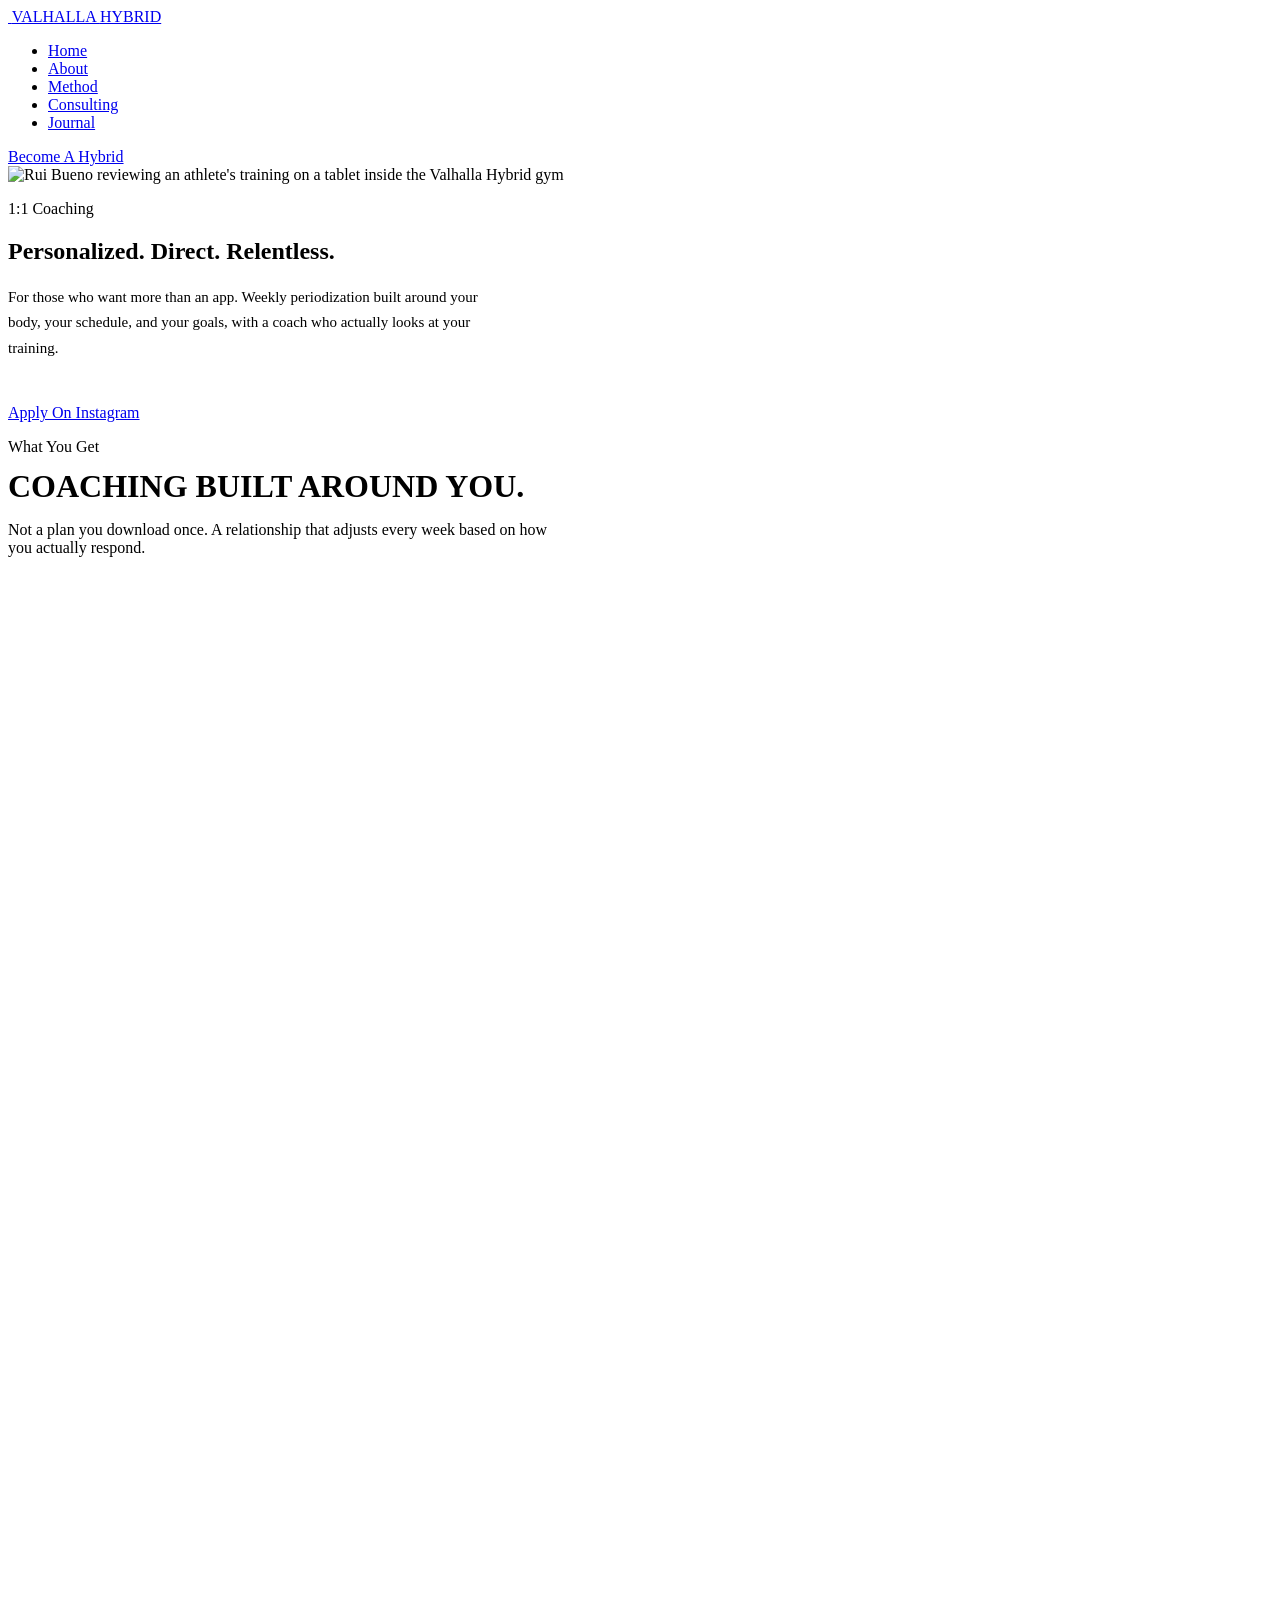
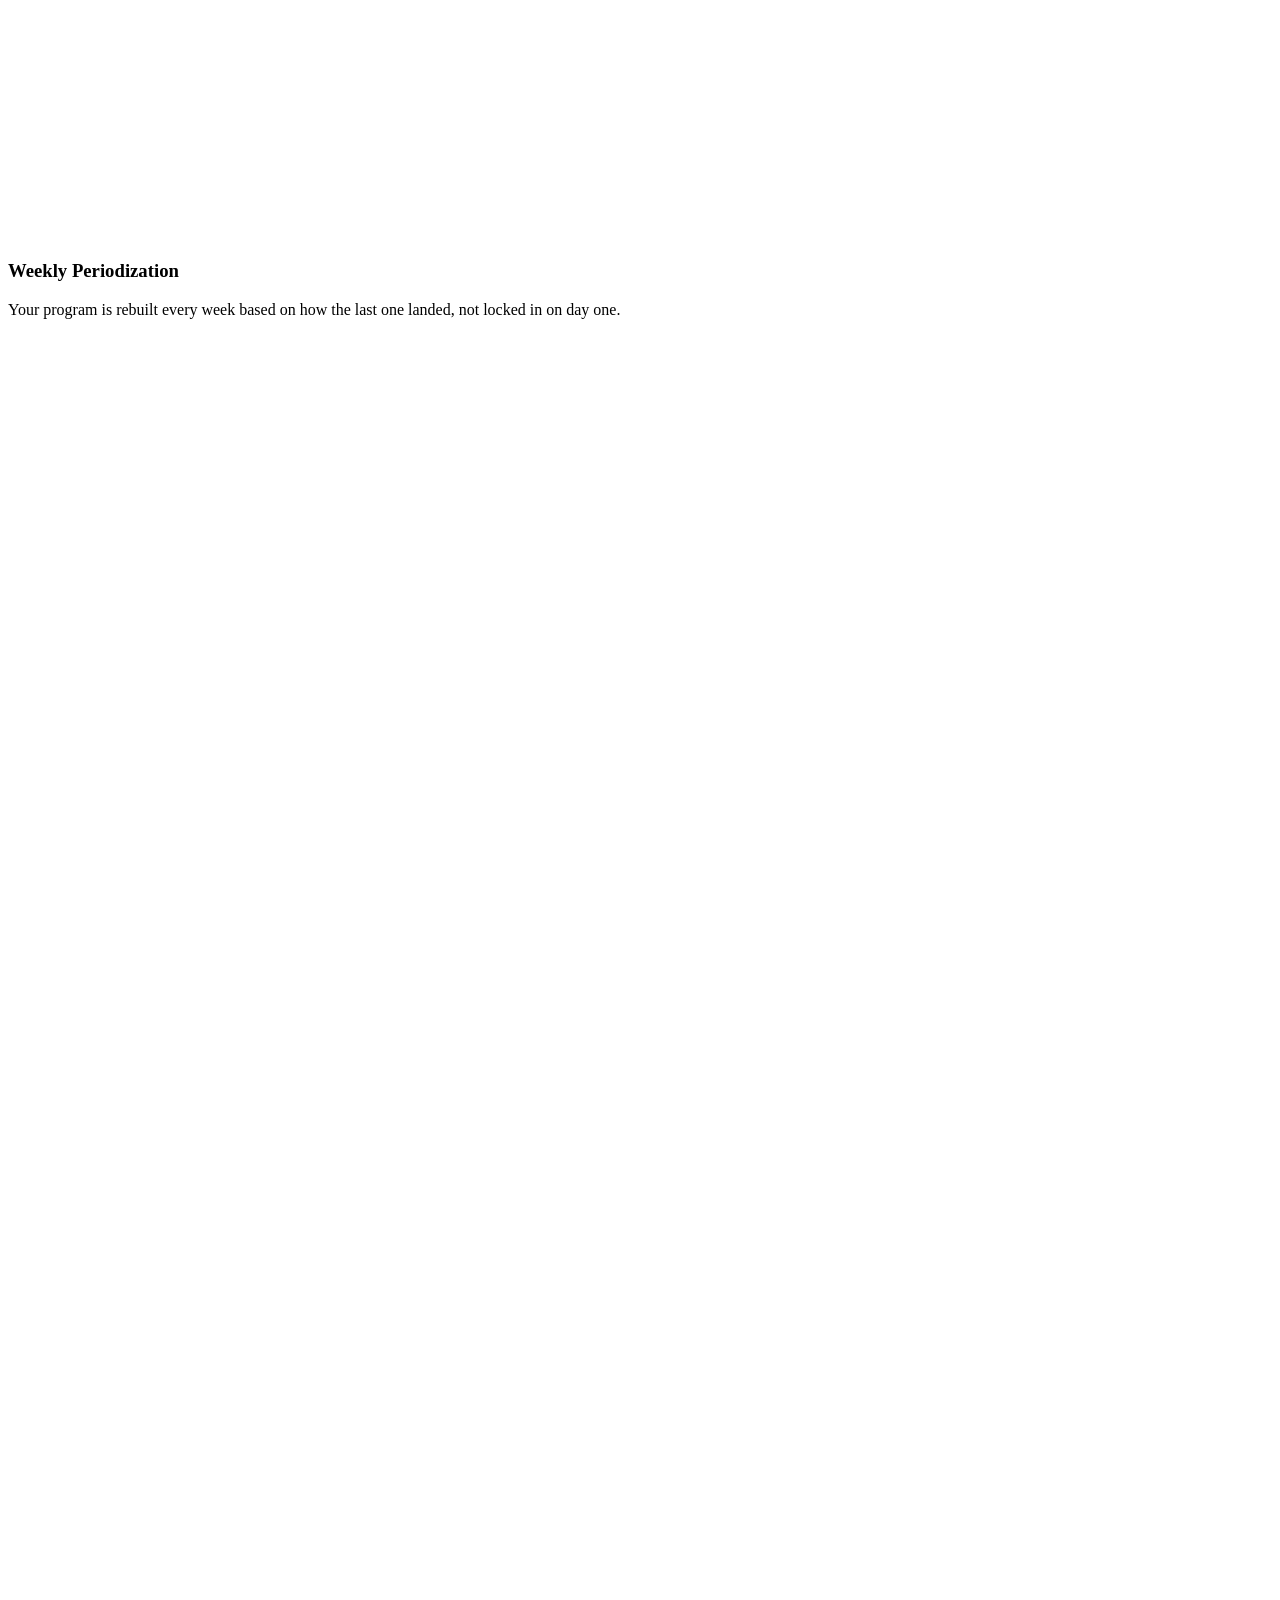
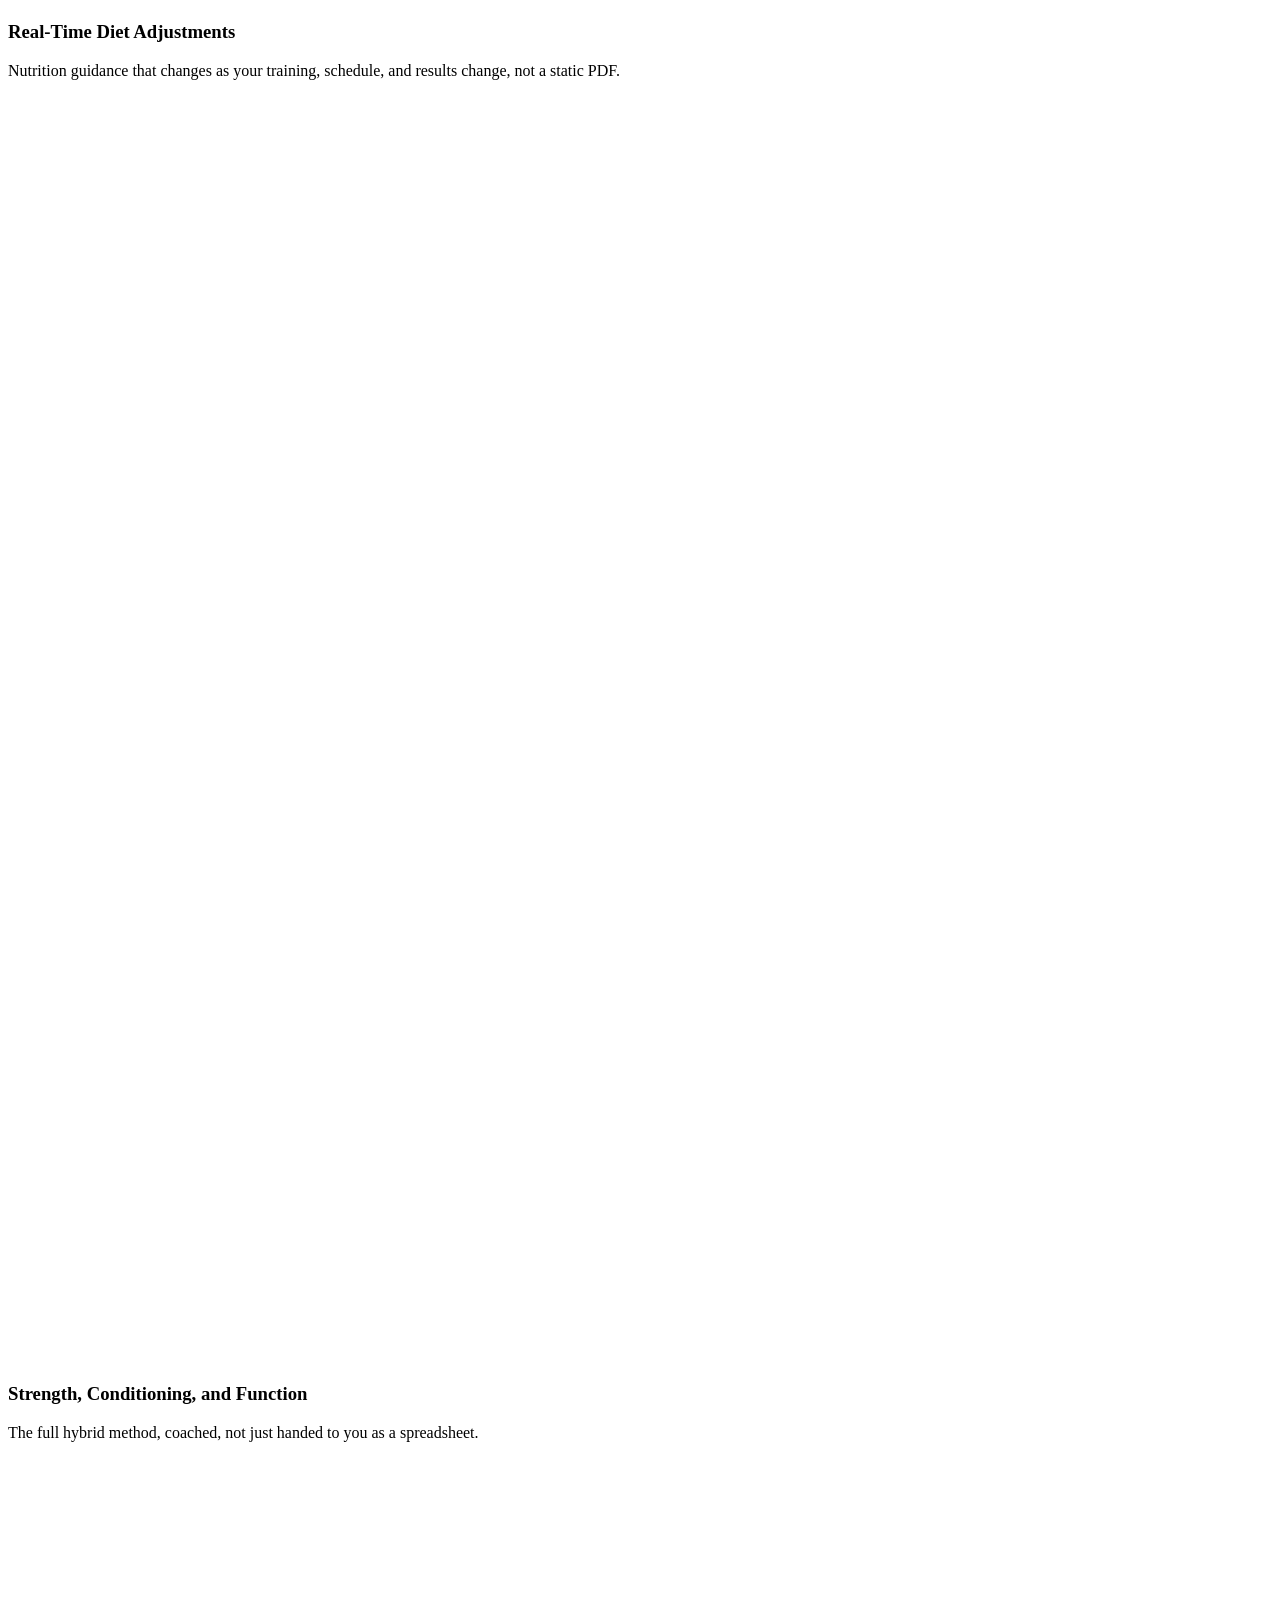
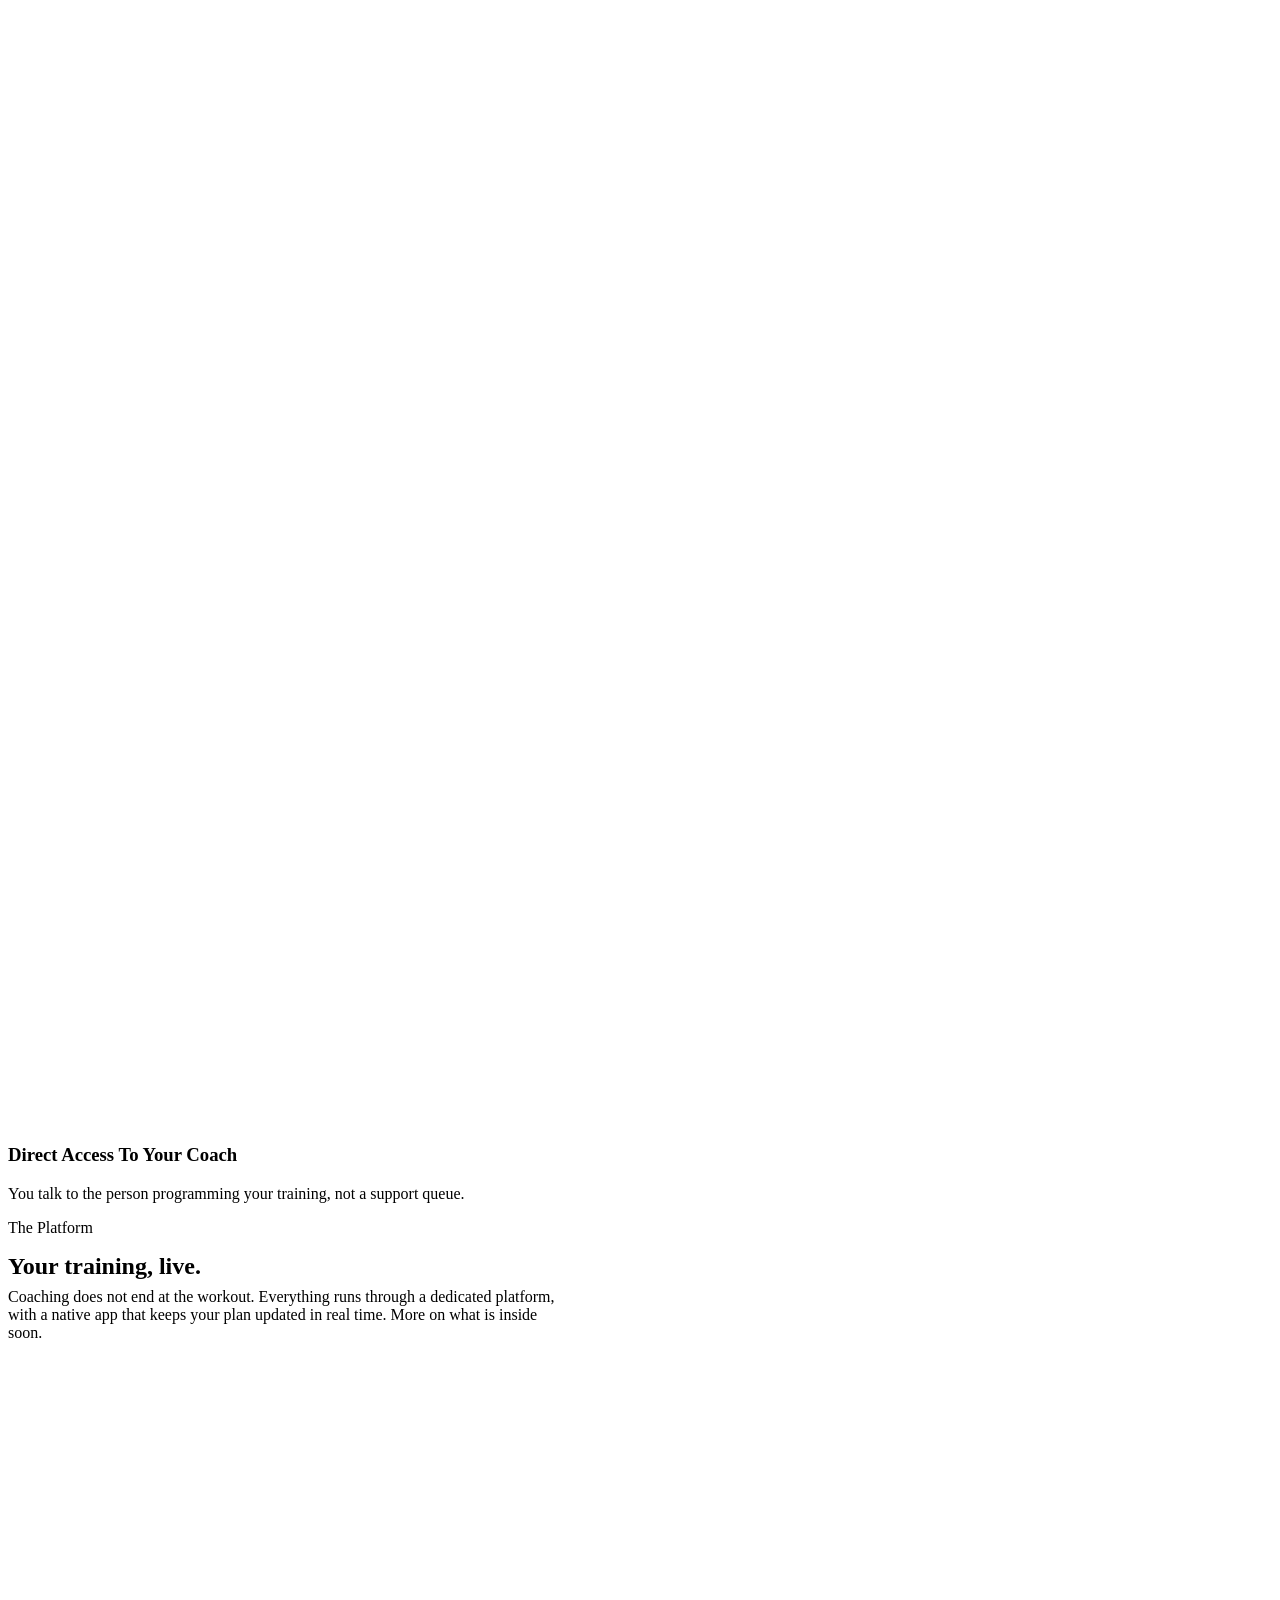
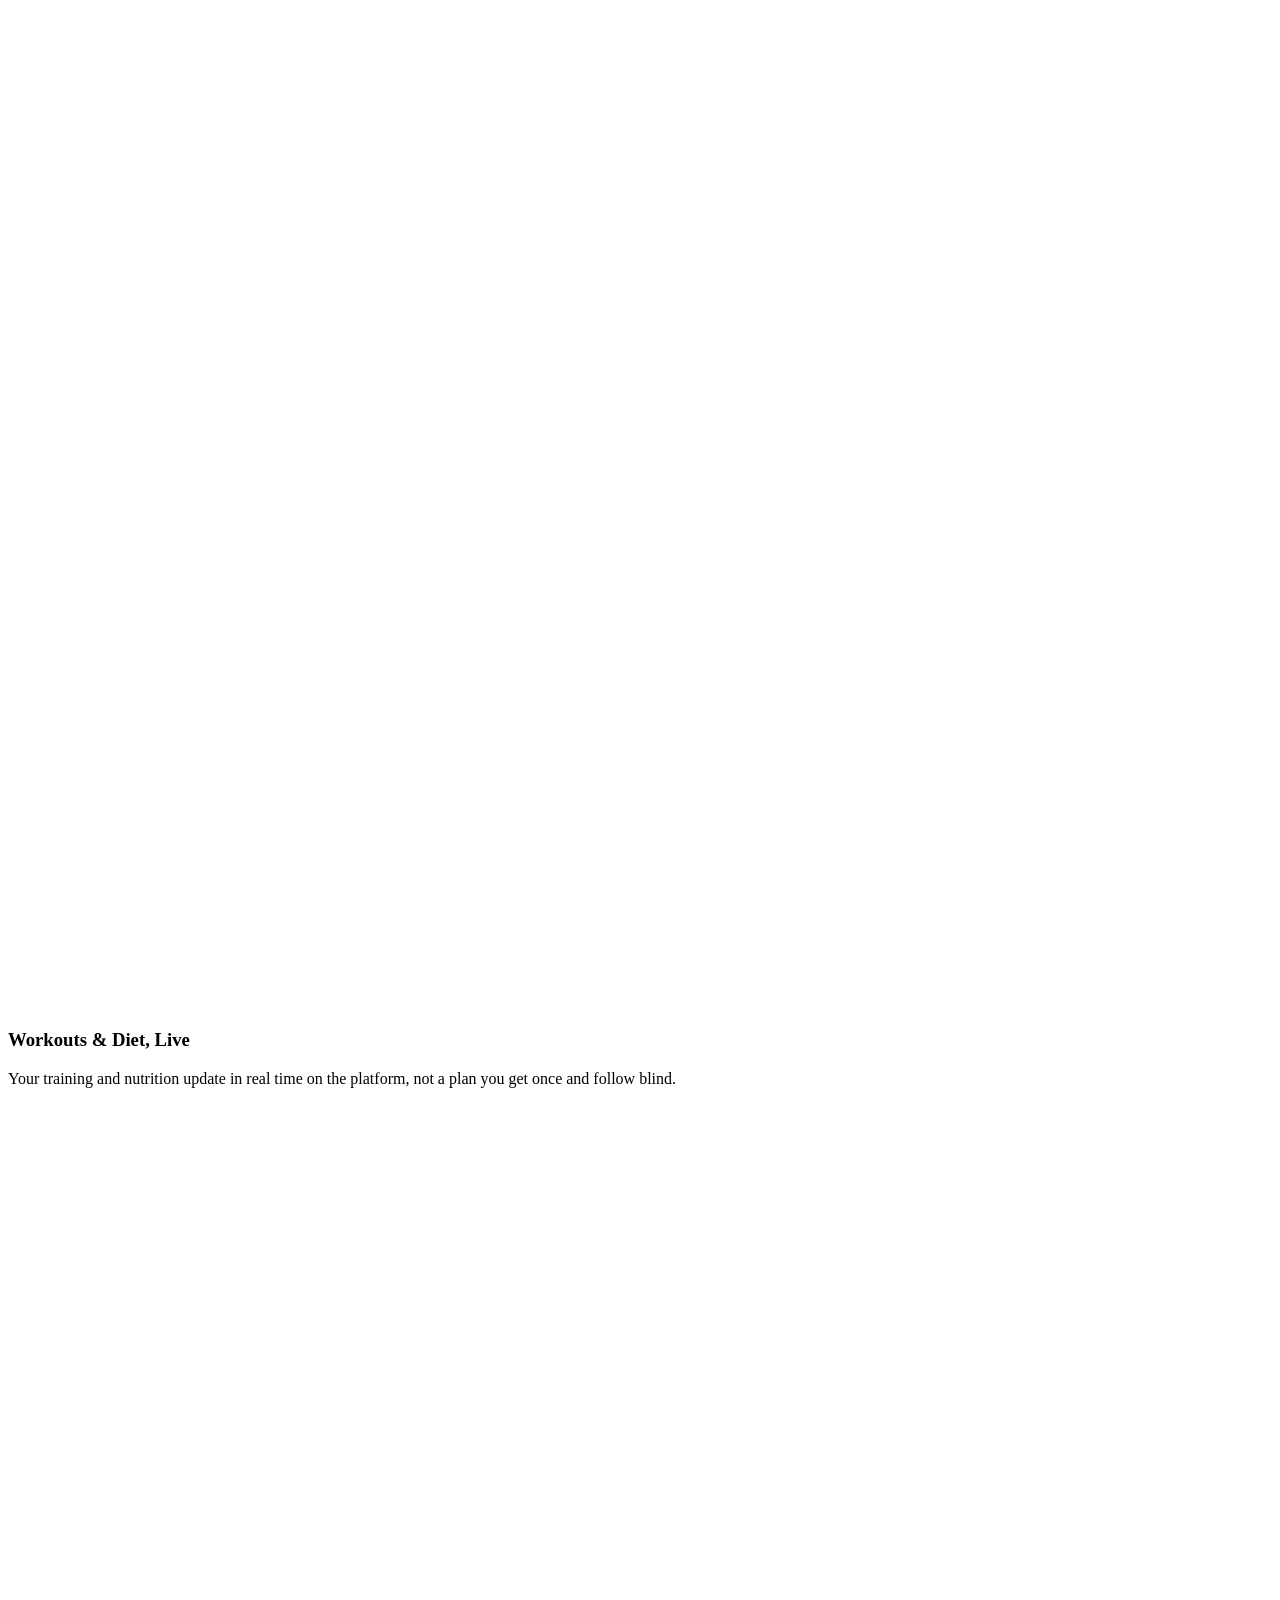
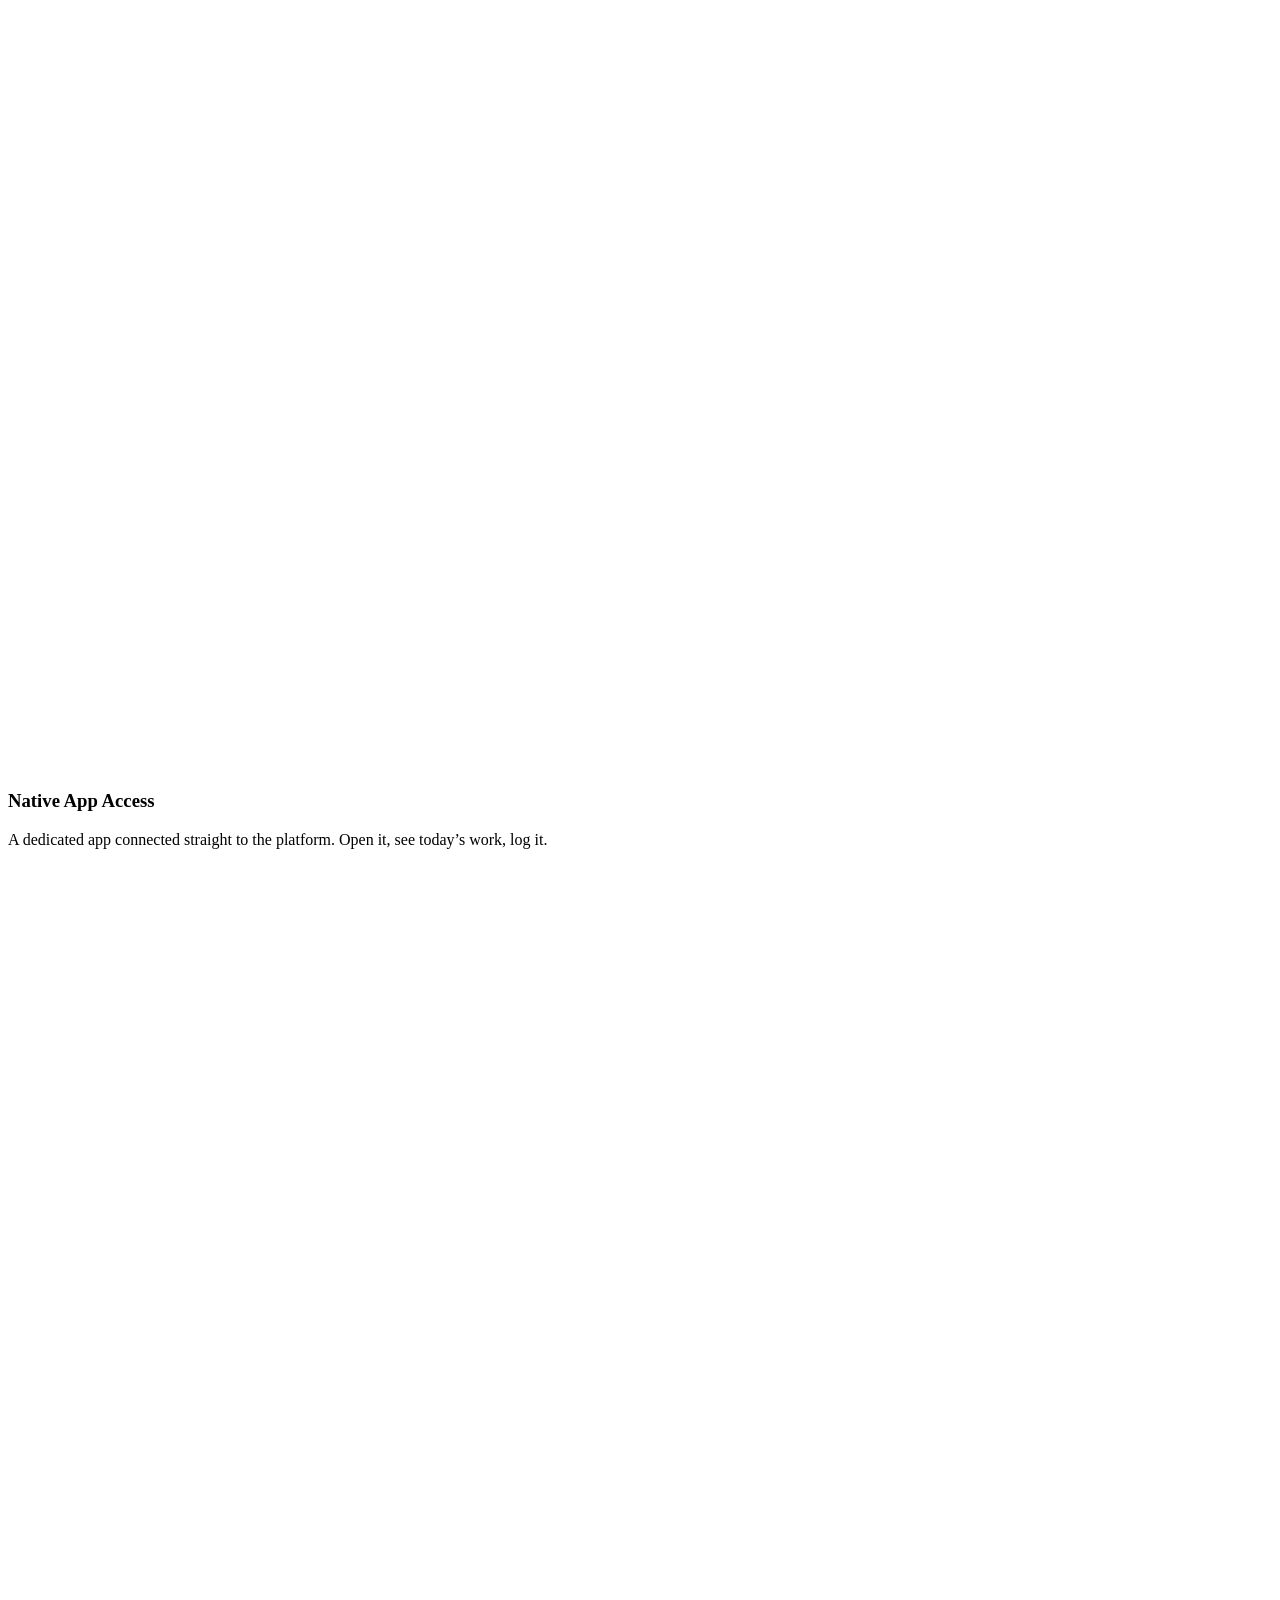
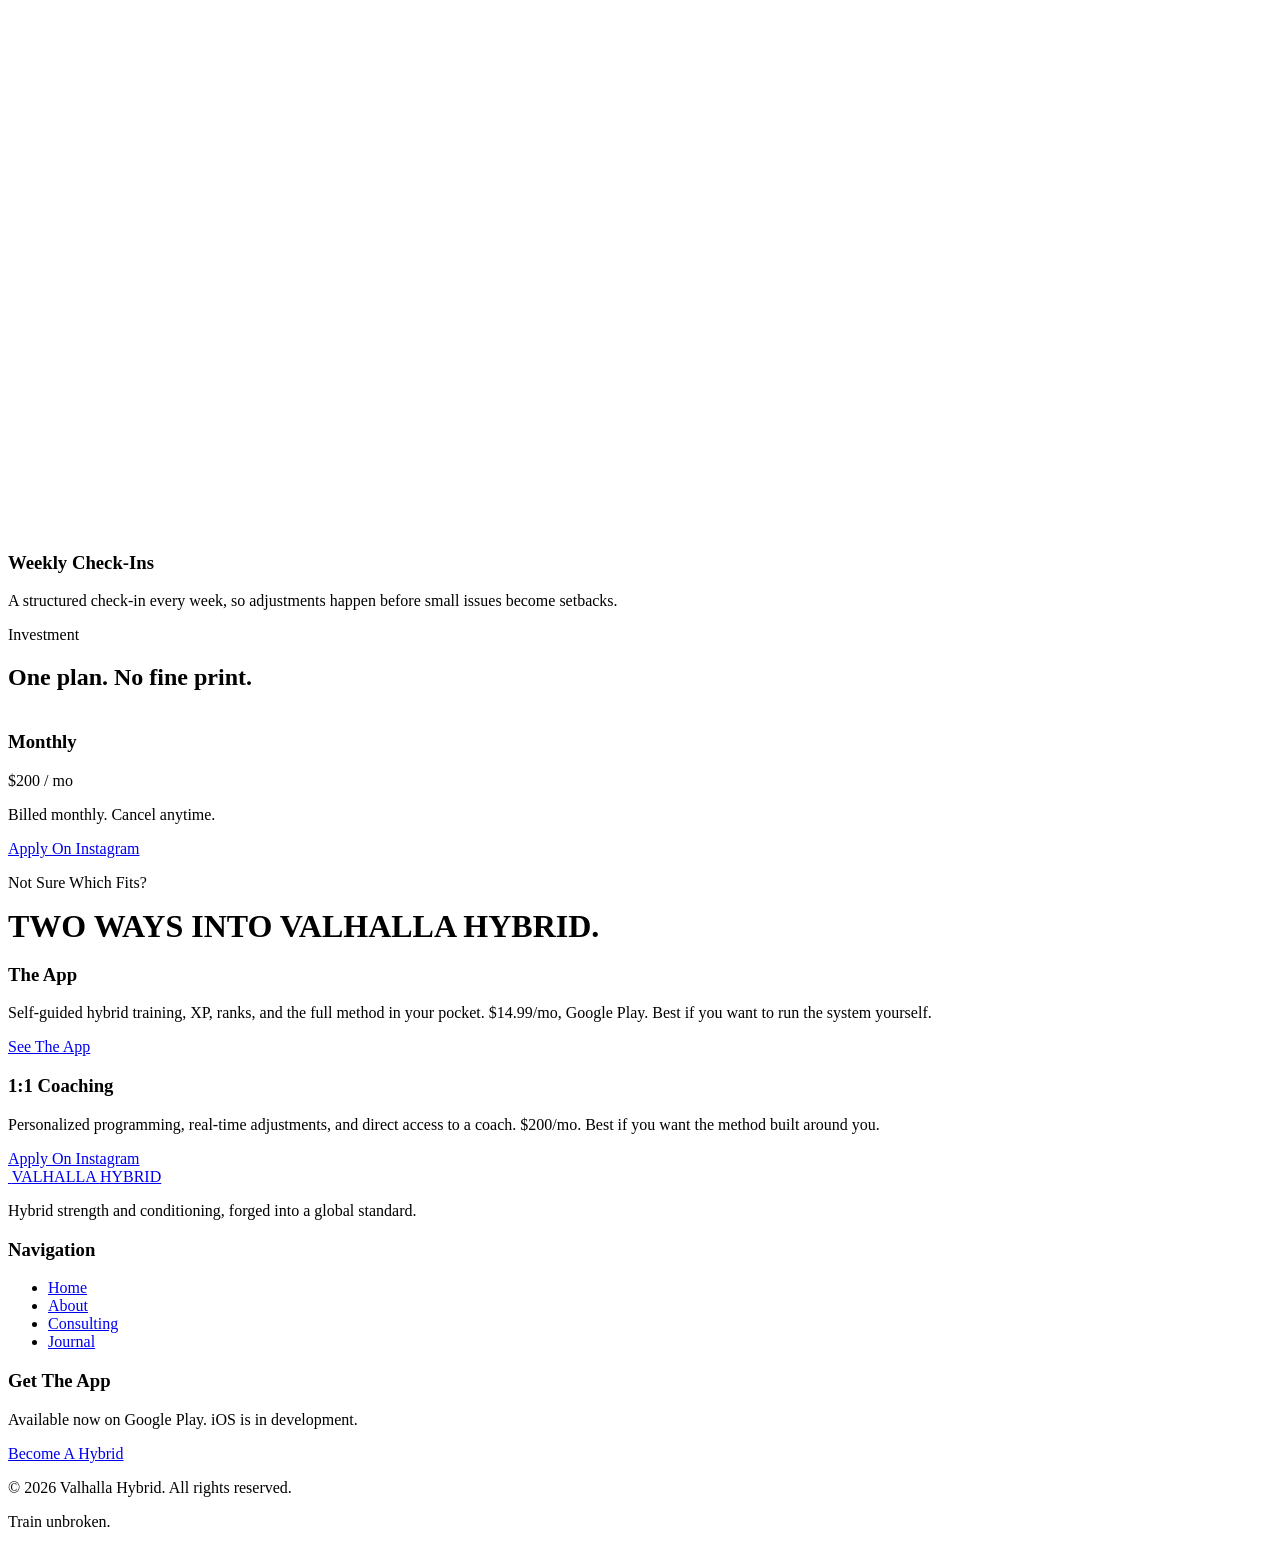
==== consulting.html @ 8759cf21 "Remove quarterly plan; consulting is 00/mo only" ====
<!DOCTYPE html>
<html lang="en">
<head>
  <meta charset="UTF-8" />
  <meta name="viewport" content="width=device-width, initial-scale=1" />
  <title>1:1 Hybrid Coaching | Valhalla Hybrid</title>
  <meta name="description" content="Personalized hybrid coaching: weekly periodization, real-time diet adjustments, and direct access to your coach. $200/mo." />
  <meta name="theme-color" content="#000000" />
  <link rel="icon" href="favicon.ico" />
  <link rel="apple-touch-icon" href="apple-touch-icon.png" />
  <meta property="og:title" content="1:1 Hybrid Coaching | Valhalla Hybrid" />
  <meta property="og:description" content="Personalized hybrid coaching: weekly periodization, real-time diet adjustments, and direct access to your coach." />
  <meta property="og:type" content="website" />
  <meta property="og:image" content="assets/head/og-cover.jpg" />
  <meta name="twitter:card" content="summary_large_image" />
  <meta name="twitter:image" content="assets/head/og-cover.jpg" />
  <link rel="preconnect" href="https://fonts.googleapis.com" />
  <link rel="preconnect" href="https://fonts.gstatic.com" crossorigin />
  <link href="https://fonts.googleapis.com/css2?family=Oswald:wght@400;500;600;700&family=Inter:wght@300;400;500;600;700&display=swap" rel="stylesheet" />
  <link rel="stylesheet" href="styles.css" />
</head>
<body>
  <header class="nav scrolled" id="nav">
    <div class="container nav-inner">
      <a href="index.html" class="nav-brand">
        <img src="assets/brand/logo-mark.webp" alt="" />
        <span>VALHALLA <span style="color: var(--gold)">HYBRID</span></span>
      </a>
      <ul class="nav-links">
        <li><a href="index.html#top">Home</a></li>
        <li><a href="index.html#about">About</a></li>
        <li><a href="index.html#method">Method</a></li>
        <li><a href="consulting.html">Consulting</a></li>
        <li><a href="journal.html">Journal</a></li>
      </ul>
      <a href="join.html" class="btn-nav">Become A Hybrid</a>
    </div>
  </header>

  <main>
    <section class="article-hero photo">
      <img class="bg-texture" src="assets/hero/coaching.jpg" alt="Rui Bueno reviewing an athlete's training on a tablet inside the Valhalla Hybrid gym" />
      <div class="container">
        <p class="eyebrow eyebrow-rule">1:1 Coaching</p>
        <h1 style="max-width: 560px">Personalized. Direct. Relentless.</h1>
        <p class="article-meta" style="max-width: 480px; margin-top: 16px; color: var(--mist); font-size: 15px; line-height: 1.7">
          For those who want more than an app. Weekly periodization built around your body, your
          schedule, and your goals, with a coach who actually looks at your training.
        </p>
        <a href="https://instagram.com/ruibueno12" target="_blank" rel="noopener" class="btn-gold" style="margin-top: 28px; display: inline-block">
          Apply On Instagram
        </a>
      </div>
    </section>

    <section class="article-body" style="padding-bottom: 0">
      <div class="container">
        <p class="eyebrow" style="margin-bottom: 12px">What You Get</p>
        <h2 style="font-family: var(--font-display); font-size: 32px; font-weight: 700; text-transform: uppercase; margin: 0 0 8px">
          Coaching built around you.
        </h2>
        <p style="color: var(--mist); max-width: 560px">
          Not a plan you download once. A relationship that adjusts every week based on how you
          actually respond.
        </p>

        <div class="included-grid">
          <div class="included-item">
            <svg viewBox="0 0 256 256" fill="none" stroke-width="14"><path d="M32 208 96 128l32 40 48-72 48 24" stroke-linecap="round" stroke-linejoin="round"/></svg>
            <div>
              <h3>Weekly Periodization</h3>
              <p>Your program is rebuilt every week based on how the last one landed, not locked in on day one.</p>
            </div>
          </div>
          <div class="included-item">
            <svg viewBox="0 0 256 256" fill="none" stroke-width="12"><circle cx="128" cy="128" r="88"/><path d="M128 80v48l32 24" stroke-linecap="round" stroke-linejoin="round"/></svg>
            <div>
              <h3>Real-Time Diet Adjustments</h3>
              <p>Nutrition guidance that changes as your training, schedule, and results change, not a static PDF.</p>
            </div>
          </div>
          <div class="included-item">
            <svg viewBox="0 0 256 256" fill="none" stroke-width="12"><rect x="96" y="112" width="64" height="32" rx="4"/><rect x="48" y="104" width="24" height="48" rx="4"/><rect x="184" y="104" width="24" height="48" rx="4"/></svg>
            <div>
              <h3>Strength, Conditioning, and Function</h3>
              <p>The full hybrid method, coached, not just handed to you as a spreadsheet.</p>
            </div>
          </div>
          <div class="included-item">
            <svg viewBox="0 0 256 256" fill="none" stroke-width="12"><path d="M40 216c0-44 40-64 88-64s88 20 88 64" stroke-linecap="round"/><circle cx="128" cy="88" r="40"/></svg>
            <div>
              <h3>Direct Access To Your Coach</h3>
              <p>You talk to the person programming your training, not a support queue.</p>
            </div>
          </div>
        </div>
      </div>
    </section>

    <section class="method" style="text-align: left">
      <div class="container">
        <p class="eyebrow" style="text-align: left">The Platform</p>
        <h2 style="text-align: left; margin: 8px 0">Your training, live.</h2>
        <p style="color: var(--mist); max-width: 560px; margin: 0">
          Coaching does not end at the workout. Everything runs through a dedicated platform, with a
          native app that keeps your plan updated in real time. More on what is inside soon.
        </p>

        <div class="included-grid" style="padding-bottom: 0">
          <div class="included-item">
            <svg viewBox="0 0 256 256" fill="none" stroke-width="12"><rect x="40" y="48" width="176" height="160" rx="12"/><path d="M76 88h104M76 128h104M76 168h64" stroke-linecap="round"/></svg>
            <div>
              <h3>Workouts &amp; Diet, Live</h3>
              <p>Your training and nutrition update in real time on the platform, not a plan you get once and follow blind.</p>
            </div>
          </div>
          <div class="included-item">
            <svg viewBox="0 0 256 256" fill="none" stroke-width="12"><rect x="72" y="24" width="112" height="208" rx="16"/><line x1="72" y1="196" x2="184" y2="196"/></svg>
            <div>
              <h3>Native App Access</h3>
              <p>A dedicated app connected straight to the platform. Open it, see today&rsquo;s work, log it.</p>
            </div>
          </div>
          <div class="included-item">
            <svg viewBox="0 0 256 256" fill="none" stroke-width="12"><path d="M40 216V64a16 16 0 0 1 16-16h144a16 16 0 0 1 16 16v152Z"/><path d="M88 128l28 28 52-56" stroke-linecap="round" stroke-linejoin="round"/></svg>
            <div>
              <h3>Weekly Check-Ins</h3>
              <p>A structured check-in every week, so adjustments happen before small issues become setbacks.</p>
            </div>
          </div>
        </div>
      </div>
    </section>

    <section class="method" style="padding-top: 0; border-top: none; background: var(--black)">
      <div class="container">
        <p class="eyebrow" style="text-align: left">Investment</p>
        <h2 style="text-align: left; margin-bottom: 40px">One plan. No fine print.</h2>

        <div class="pricing-grid" style="max-width: 360px; grid-template-columns: 1fr">
          <div class="price-card featured">
            <h3>Monthly</h3>
            <p class="amount">$200<span> / mo</span></p>
            <p class="note">Billed monthly. Cancel anytime.</p>
            <a href="https://instagram.com/ruibueno12" target="_blank" rel="noopener" class="btn-gold" style="text-align: center">Apply On Instagram</a>
          </div>
        </div>
      </div>
    </section>

    <section class="compare-section">
      <div class="container">
        <p class="eyebrow">Not Sure Which Fits?</p>
        <h2 style="font-family: var(--font-display); font-size: 32px; font-weight: 700; text-transform: uppercase; margin: 8px 0 0">
          Two ways into Valhalla Hybrid.
        </h2>

        <div class="compare-grid">
          <div class="compare-card">
            <h3>The App</h3>
            <p>
              Self-guided hybrid training, XP, ranks, and the full method in your pocket. $14.99/mo,
              Google Play. Best if you want to run the system yourself.
            </p>
            <a href="join.html" class="link-underline"><span>See The App</span></a>
          </div>
          <div class="compare-card">
            <h3>1:1 Coaching</h3>
            <p>
              Personalized programming, real-time adjustments, and direct access to a coach. $200/mo.
              Best if you want the method built around you.
            </p>
            <a href="https://instagram.com/ruibueno12" target="_blank" rel="noopener" class="link-underline"><span>Apply On Instagram</span></a>
          </div>
        </div>
      </div>
    </section>
  </main>

  <footer class="site-footer">
    <div class="container footer-grid">
      <div>
        <a href="index.html#top" class="footer-brand">
          <img src="assets/brand/logo-mark.webp" alt="" />
          <span>VALHALLA <span style="color: var(--gold)">HYBRID</span></span>
        </a>
        <p class="footer-tagline">Hybrid strength and conditioning, forged into a global standard.</p>
      </div>
      <div class="footer-col">
        <h3>Navigation</h3>
        <ul>
          <li><a href="index.html#top">Home</a></li>
          <li><a href="index.html#about">About</a></li>
          <li><a href="consulting.html">Consulting</a></li>
          <li><a href="journal.html">Journal</a></li>
        </ul>
      </div>
      <div class="footer-col">
        <h3>Get The App</h3>
        <p>Available now on Google Play. iOS is in development.</p>
        <a href="join.html" class="footer-link-underline"><span>Become A Hybrid</span></a>
      </div>
    </div>
    <div class="container footer-bottom">
      <p>&copy; <span id="year"></span> Valhalla Hybrid. All rights reserved.</p>
      <p>Train unbroken.</p>
    </div>
  </footer>

  <script>
    document.getElementById("year").textContent = new Date().getFullYear();
  </script>
</body>
</html>
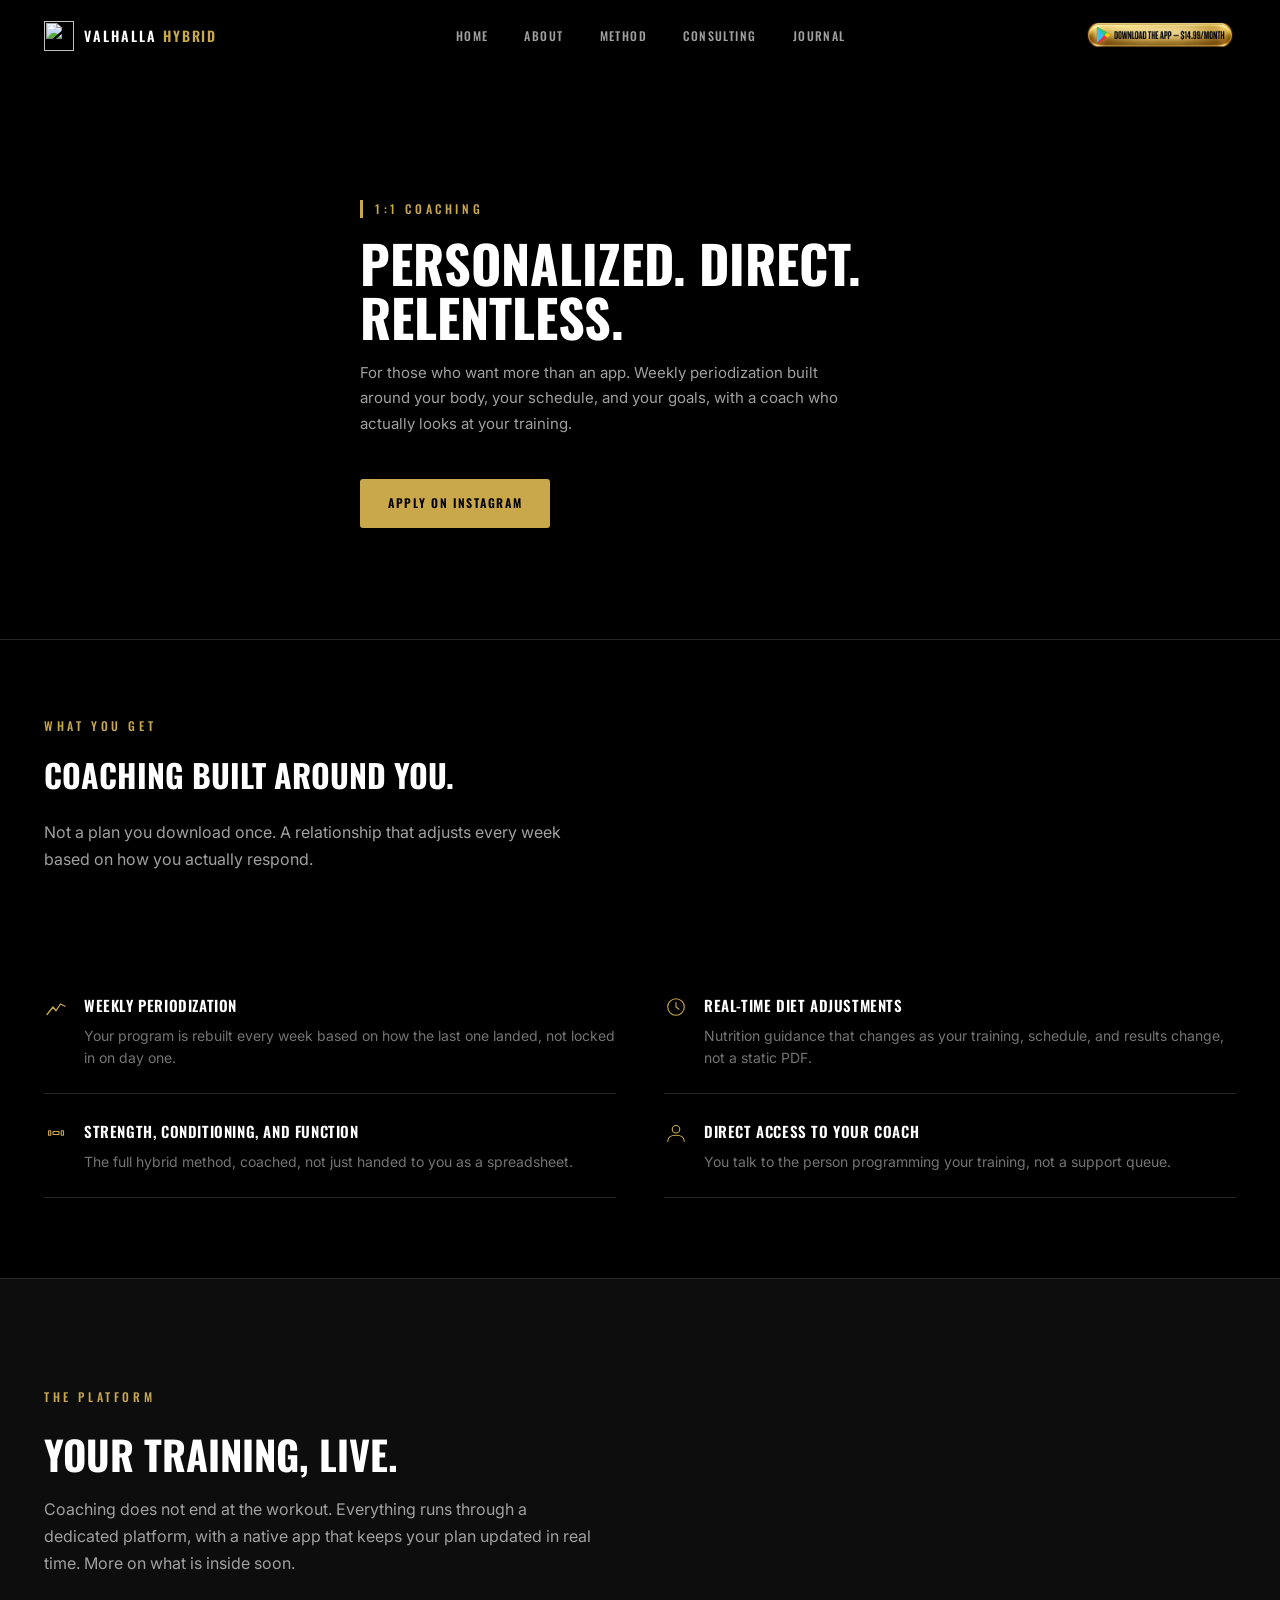
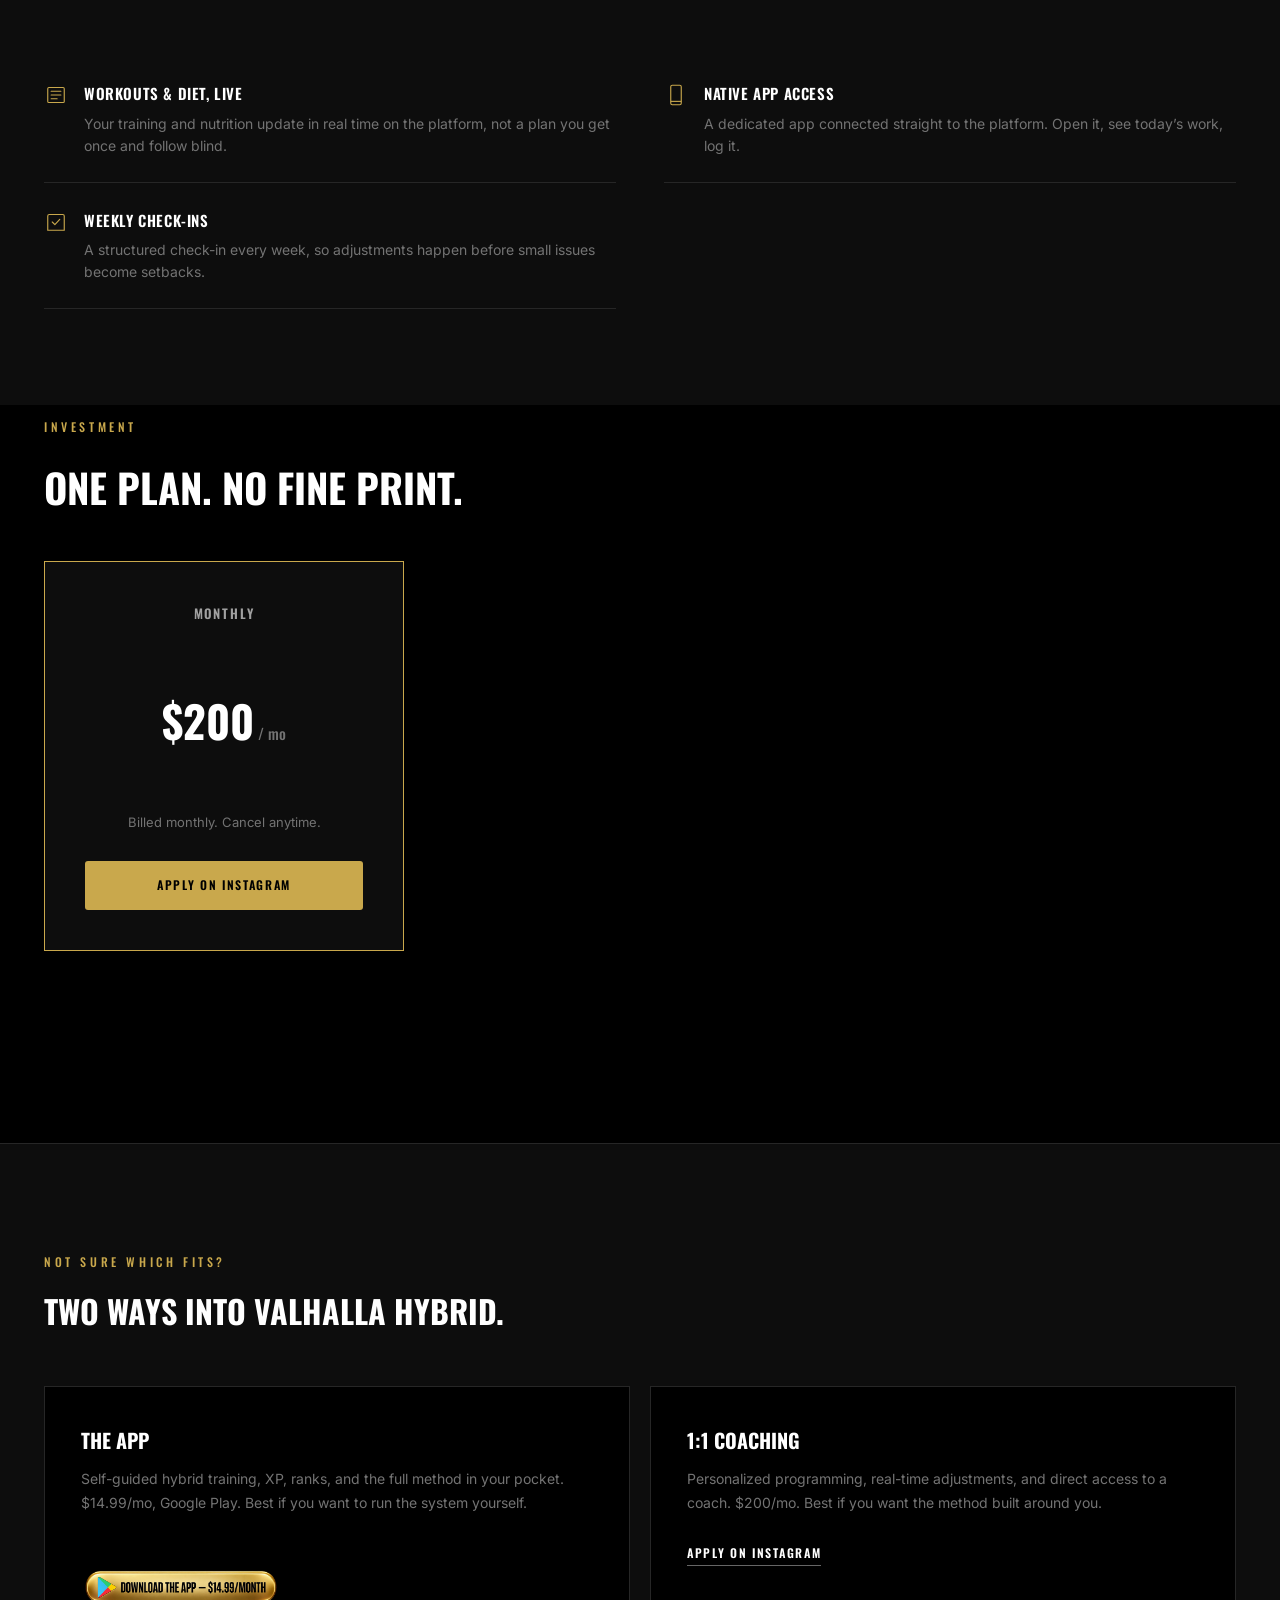
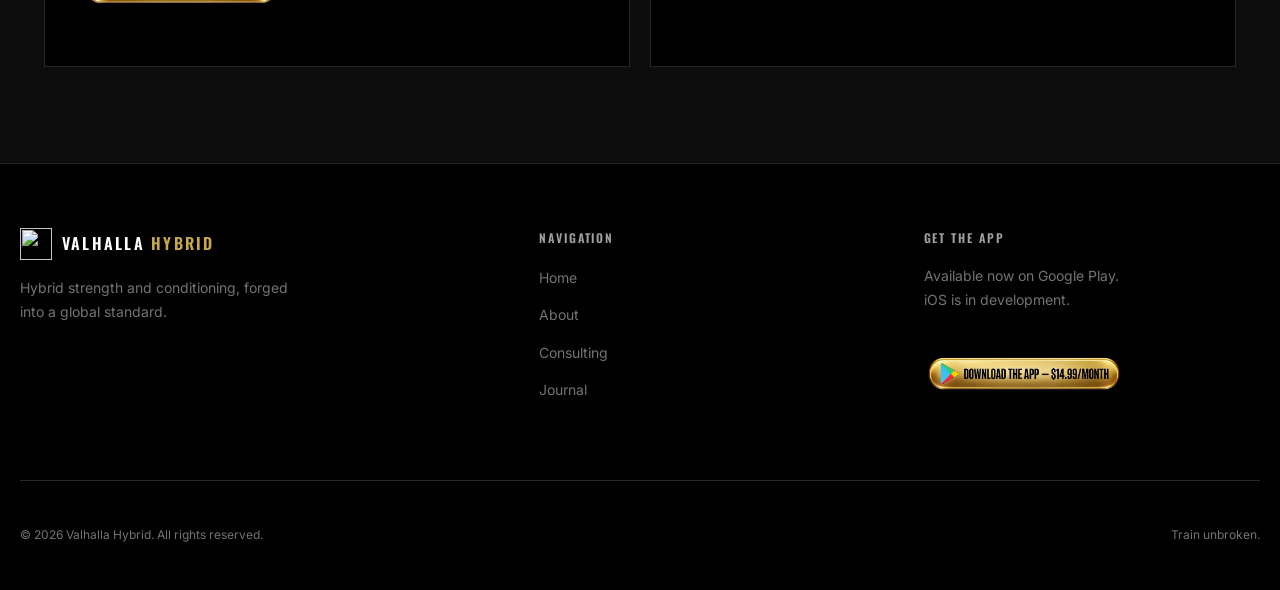
==== commit 8d73e745: "Replace every app CTA with the Google Play download button graphic All CTAs that lead to the app (na" ====
--- a/consulting.html
+++ b/consulting.html
@@ -33,7 +33,7 @@
         <li><a href="consulting.html">Consulting</a></li>
         <li><a href="journal.html">Journal</a></li>
       </ul>
-      <a href="join.html" class="btn-nav">Become A Hybrid</a>
+      <a href="join.html" class="btn-download btn-download-nav" aria-label="Become A Hybrid — Download The App"><img src="assets/join/btn-download.png" alt=""></a>
     </div>
   </header>
 
@@ -162,7 +162,7 @@
               Self-guided hybrid training, XP, ranks, and the full method in your pocket. $14.99/mo,
               Google Play. Best if you want to run the system yourself.
             </p>
-            <a href="join.html" class="link-underline"><span>See The App</span></a>
+            <a href="join.html" class="btn-download btn-download-sm" aria-label="See The App — Download The App"><img src="assets/join/btn-download.png" alt=""></a>
           </div>
           <div class="compare-card">
             <h3>1:1 Coaching</h3>
@@ -198,7 +198,7 @@
       <div class="footer-col">
         <h3>Get The App</h3>
         <p>Available now on Google Play. iOS is in development.</p>
-        <a href="join.html" class="footer-link-underline"><span>Become A Hybrid</span></a>
+        <a href="join.html" class="btn-download btn-download-sm" aria-label="Become A Hybrid — Download The App"><img src="assets/join/btn-download.png" alt=""></a>
       </div>
     </div>
     <div class="container footer-bottom">
--- a/styles.css
+++ b/styles.css
@@ -0,0 +1,1218 @@
+:root {
+  --black: #000000;
+  --ink: #0d0d0d;
+  --surface: #171717;
+  --surface-2: #262626;
+  --gold: #c9a84c;
+  --gold-dim: #9a7b30;
+  --gold-bright: #e8c36a;
+  --white: #ffffff;
+  --mist: #a0a0a0;
+  --mist-2: #737373;
+  --font-display: "Oswald", "Arial Narrow", sans-serif;
+  --font-body: "Inter", -apple-system, BlinkMacSystemFont, sans-serif;
+}
+
+* {
+  box-sizing: border-box;
+}
+
+html {
+  scroll-behavior: smooth;
+}
+
+body {
+  margin: 0;
+  background: var(--black);
+  color: var(--white);
+  font-family: var(--font-body);
+  line-height: 1.7;
+  -webkit-font-smoothing: antialiased;
+}
+
+img {
+  max-width: 100%;
+  display: block;
+}
+
+a {
+  color: inherit;
+  text-decoration: none;
+}
+
+.container {
+  max-width: 1240px;
+  margin: 0 auto;
+  padding: 0 24px;
+}
+
+.eyebrow {
+  font-family: var(--font-display);
+  font-size: 12px;
+  font-weight: 500;
+  letter-spacing: 0.3em;
+  text-transform: uppercase;
+  color: var(--gold);
+}
+
+.reveal {
+  animation: reveal-in 0.7s cubic-bezier(0.16, 1, 0.3, 1) both;
+}
+
+@keyframes reveal-in {
+  from {
+    opacity: 0;
+    transform: translateY(14px);
+  }
+  to {
+    opacity: 1;
+    transform: translateY(0);
+  }
+}
+
+@media (prefers-reduced-motion: reduce) {
+  .reveal {
+    animation: none;
+  }
+}
+
+/* ── NAV ── */
+.nav {
+  position: fixed;
+  inset: 0 0 auto 0;
+  z-index: 50;
+  background: linear-gradient(to bottom, rgba(0, 0, 0, 0.75), transparent);
+  transition: background 0.3s ease;
+}
+.nav.scrolled {
+  background: rgba(0, 0, 0, 0.92);
+  backdrop-filter: blur(10px);
+}
+.nav-inner {
+  display: flex;
+  align-items: center;
+  justify-content: space-between;
+  height: 72px;
+}
+.nav-brand {
+  display: flex;
+  align-items: center;
+  gap: 10px;
+}
+.nav-brand img {
+  height: 30px;
+  width: 30px;
+}
+.nav-brand span {
+  font-family: var(--font-display);
+  font-size: 14px;
+  font-weight: 600;
+  letter-spacing: 0.14em;
+}
+.nav-links {
+  display: none;
+  gap: 36px;
+  list-style: none;
+  margin: 0;
+  padding: 0;
+}
+.nav-links a {
+  font-family: var(--font-display);
+  font-size: 12px;
+  font-weight: 500;
+  letter-spacing: 0.12em;
+  text-transform: uppercase;
+  color: var(--mist);
+  transition: color 0.2s ease;
+}
+.nav-links a:hover {
+  color: var(--white);
+}
+.btn-nav {
+  border: 1px solid rgba(201, 168, 76, 0.7);
+  border-radius: 3px;
+  padding: 10px 20px;
+  font-family: var(--font-display);
+  font-size: 11px;
+  font-weight: 600;
+  letter-spacing: 0.12em;
+  text-transform: uppercase;
+  color: var(--gold);
+  transition: 0.2s ease;
+}
+.btn-nav:hover {
+  background: var(--gold);
+  color: var(--black);
+}
+@media (min-width: 768px) {
+  .nav-links {
+    display: flex;
+  }
+}
+
+/* ── HERO ── */
+.hero {
+  position: relative;
+  min-height: 100dvh;
+  display: flex;
+  align-items: center;
+  padding-top: 72px;
+  overflow: hidden;
+}
+.hero-bg {
+  position: absolute;
+  inset: 0;
+  width: 100%;
+  height: 100%;
+  object-fit: cover;
+  object-position: center 32%;
+}
+.hero-scrim-1 {
+  position: absolute;
+  inset: 0;
+  background: linear-gradient(to right, var(--black) 20%, rgba(0, 0, 0, 0.7) 55%, rgba(0, 0, 0, 0.1));
+}
+.hero-scrim-2 {
+  position: absolute;
+  inset: 0;
+  background: linear-gradient(to top, var(--black), transparent 40%, rgba(0, 0, 0, 0.4));
+}
+.hero-mark {
+  position: absolute;
+  top: 112px;
+  left: 24px;
+  height: 60px;
+  width: 60px;
+  opacity: 0.9;
+}
+.hero-content {
+  position: relative;
+  max-width: 560px;
+}
+.hero-title {
+  font-family: var(--font-display);
+  font-weight: 700;
+  text-transform: uppercase;
+  font-size: 56px;
+  line-height: 0.95;
+  letter-spacing: -0.01em;
+  margin: 16px 0;
+}
+.hero-title .gold {
+  color: var(--gold);
+}
+.hero-sub {
+  max-width: 460px;
+  color: var(--mist);
+  font-size: 15px;
+  line-height: 1.7;
+  margin-bottom: 28px;
+}
+.hero-ctas {
+  display: flex;
+  flex-wrap: wrap;
+  align-items: center;
+  gap: 24px;
+}
+.hero-cta-caption {
+  margin: 10px 0 0;
+  font-family: var(--font-display);
+  font-size: 11px;
+  font-weight: 500;
+  letter-spacing: 0.14em;
+  text-transform: uppercase;
+  color: var(--mist-2);
+}
+.hero-stats {
+  display: flex;
+  align-items: flex-start;
+  gap: 24px;
+  margin-bottom: 28px;
+}
+.hero-stats .stat {
+  display: flex;
+  flex-direction: column;
+  gap: 4px;
+}
+.hero-stats .num {
+  font-family: var(--font-display);
+  font-size: 20px;
+  font-weight: 700;
+  color: var(--white);
+}
+.hero-stats .label {
+  font-family: var(--font-display);
+  font-size: 10px;
+  font-weight: 500;
+  letter-spacing: 0.08em;
+  text-transform: uppercase;
+  color: var(--mist-2);
+}
+.hero-stats .divider {
+  width: 1px;
+  height: 34px;
+  background: var(--surface-2);
+}
+.hero-footline {
+  margin: 36px 0 0;
+  padding-left: 20px;
+  position: relative;
+  font-family: var(--font-display);
+  font-size: 11px;
+  font-weight: 500;
+  letter-spacing: 0.1em;
+  text-transform: uppercase;
+  color: var(--mist-2);
+  line-height: 1.6;
+}
+.hero-footline .rule {
+  position: absolute;
+  left: 0;
+  top: 4px;
+  width: 12px;
+  height: 1px;
+  background: var(--mist-2);
+}
+.hero-side-list {
+  display: none;
+  position: absolute;
+  right: 40px;
+  top: 140px;
+  list-style: none;
+  margin: 0;
+  padding: 0;
+  text-align: right;
+  gap: 6px;
+  flex-direction: column;
+}
+.hero-side-list li {
+  font-family: var(--font-display);
+  font-size: 11px;
+  font-weight: 500;
+  letter-spacing: 0.12em;
+  text-transform: uppercase;
+  color: var(--mist);
+}
+.hero-built-different {
+  display: none;
+  position: absolute;
+  right: 24px;
+  bottom: 88px;
+  margin: 0;
+  font-family: var(--font-display);
+  font-size: 10px;
+  font-weight: 600;
+  letter-spacing: 0.1em;
+  text-transform: uppercase;
+  color: var(--mist);
+  text-align: right;
+  line-height: 1.5;
+  border-right: 1px solid var(--surface-2);
+  padding-right: 12px;
+}
+.hero-strip {
+  position: absolute;
+}
+.cta-split-strip.hero-strip {
+  display: none;
+}
+@media (min-width: 1024px) {
+  .hero-side-list,
+  .hero-built-different {
+    display: flex;
+  }
+  .hero-built-different {
+    display: block;
+  }
+  .cta-split-strip.hero-strip {
+    display: flex;
+  }
+}
+.btn-gold {
+  background: var(--gold);
+  color: var(--black);
+  border-radius: 3px;
+  padding: 14px 28px;
+  font-family: var(--font-display);
+  font-size: 12px;
+  font-weight: 600;
+  letter-spacing: 0.14em;
+  text-transform: uppercase;
+  transition: transform 0.2s ease;
+  display: inline-block;
+}
+.btn-gold:hover {
+  transform: translateY(-2px);
+}
+.link-underline {
+  font-family: var(--font-display);
+  font-size: 12px;
+  font-weight: 600;
+  letter-spacing: 0.14em;
+  text-transform: uppercase;
+}
+.link-underline span {
+  border-bottom: 1px solid rgba(255, 255, 255, 0.4);
+  padding-bottom: 4px;
+  transition: 0.2s ease;
+}
+.link-underline:hover span {
+  border-color: var(--gold);
+  color: var(--gold);
+}
+@media (min-width: 768px) {
+  .hero-title {
+    font-size: 72px;
+  }
+}
+
+/* ── PILLARS ── */
+.pillars {
+  border-top: 1px solid var(--surface-2);
+}
+.pillars-grid {
+  display: grid;
+  grid-template-columns: repeat(2, 1fr);
+  gap: 1px;
+  background: var(--surface-2);
+}
+.pillar:nth-child(5) {
+  grid-column: span 2;
+}
+@media (min-width: 640px) {
+  .pillars-grid {
+    grid-template-columns: repeat(3, 1fr);
+  }
+}
+@media (min-width: 1024px) {
+  .pillars-grid {
+    grid-template-columns: repeat(5, 1fr);
+  }
+  .pillar:nth-child(5) {
+    grid-column: span 1;
+  }
+}
+.pillar {
+  background: var(--black);
+  padding: 48px 16px;
+  text-align: center;
+  display: flex;
+  flex-direction: column;
+  align-items: center;
+  gap: 12px;
+}
+.pillar svg {
+  width: 30px;
+  height: 30px;
+  stroke: var(--gold);
+}
+.pillar h3 {
+  font-family: var(--font-display);
+  font-size: 14px;
+  font-weight: 600;
+  letter-spacing: 0.1em;
+  text-transform: uppercase;
+  margin: 0;
+}
+.pillar p {
+  font-size: 14px;
+  color: var(--mist-2);
+  margin: 0;
+}
+
+/* ── ABOUT ── */
+.about {
+  padding: 96px 0;
+}
+.about-grid {
+  display: grid;
+  gap: 56px;
+  align-items: center;
+}
+@media (min-width: 768px) {
+  .about-grid {
+    grid-template-columns: 1fr 1fr;
+    gap: 64px;
+  }
+}
+.about h2 {
+  font-family: var(--font-display);
+  font-weight: 700;
+  text-transform: uppercase;
+  font-size: 40px;
+  line-height: 1.02;
+  margin: 16px 0;
+}
+.about p {
+  max-width: 420px;
+  color: var(--mist);
+}
+.about-photo {
+  position: relative;
+  aspect-ratio: 4 / 5;
+  overflow: hidden;
+  border-radius: 3px;
+}
+.about-photo img {
+  width: 100%;
+  height: 100%;
+  object-fit: cover;
+}
+.about-photo .scrim {
+  position: absolute;
+  inset: 0;
+  background: linear-gradient(to top, rgba(0, 0, 0, 0.7), transparent 55%);
+}
+.about-photo .mark {
+  position: absolute;
+  right: 20px;
+  bottom: 20px;
+  height: 36px;
+  width: 36px;
+  opacity: 0.7;
+}
+
+/* ── METHOD ── */
+.method {
+  border-top: 1px solid var(--surface-2);
+  background: var(--ink);
+  padding: 96px 0;
+  text-align: center;
+}
+.method h2 {
+  font-family: var(--font-display);
+  font-weight: 700;
+  text-transform: uppercase;
+  font-size: 40px;
+  margin: 16px 0;
+}
+.method-sub {
+  max-width: 420px;
+  margin: 0 auto;
+  color: var(--mist);
+}
+.method-grid {
+  margin-top: 56px;
+  display: grid;
+  gap: 20px;
+  text-align: left;
+}
+@media (min-width: 768px) {
+  .method-grid {
+    grid-template-columns: repeat(3, 1fr);
+  }
+}
+.method-card {
+  position: relative;
+  aspect-ratio: 4 / 5;
+  overflow: hidden;
+  border-radius: 3px;
+  background: var(--surface);
+}
+.method-card img {
+  width: 100%;
+  height: 100%;
+  object-fit: cover;
+  opacity: 0.85;
+}
+.method-card.poster {
+  aspect-ratio: 940 / 1672;
+  transition: transform 0.3s ease;
+}
+.method-card.poster img {
+  opacity: 1;
+}
+.method-card.poster:hover {
+  transform: translateY(-4px);
+}
+.method-card .scrim {
+  position: absolute;
+  inset: 0;
+  background: linear-gradient(to top, var(--black), rgba(0, 0, 0, 0.2) 60%, transparent);
+}
+.method-card svg {
+  position: absolute;
+  top: 24px;
+  left: 24px;
+  width: 30px;
+  height: 30px;
+  stroke: var(--gold);
+}
+.method-card .label {
+  position: absolute;
+  left: 0;
+  right: 0;
+  bottom: 0;
+  padding: 24px;
+}
+.method-card h3 {
+  font-family: var(--font-display);
+  font-size: 18px;
+  font-weight: 600;
+  letter-spacing: 0.06em;
+  text-transform: uppercase;
+  margin: 0 0 6px;
+}
+.method-card p {
+  font-size: 14px;
+  color: var(--mist);
+  margin: 0;
+}
+
+/* ── CTA SPLIT ── */
+.cta-split {
+  border-top: 1px solid var(--surface-2);
+  display: grid;
+}
+@media (min-width: 768px) {
+  .cta-split {
+    grid-template-columns: 1fr 1fr;
+  }
+}
+.cta-split-text {
+  position: relative;
+  display: flex;
+  align-items: center;
+  overflow: hidden;
+  padding: 80px 24px;
+}
+.cta-split-text .watermark {
+  position: absolute;
+  left: -40px;
+  height: 260px;
+  width: 260px;
+  opacity: 0.06;
+  pointer-events: none;
+}
+.cta-split-text .inner {
+  position: relative;
+  max-width: 420px;
+}
+.eyebrow-rule {
+  display: flex;
+  align-items: center;
+  gap: 12px;
+}
+.eyebrow-rule::before {
+  content: "";
+  display: block;
+  width: 3px;
+  height: 18px;
+  background: var(--gold);
+}
+.cta-split-text h2 {
+  font-family: var(--font-display);
+  font-weight: 700;
+  text-transform: uppercase;
+  font-size: 40px;
+  line-height: 1.02;
+  margin: 16px 0;
+}
+.silver {
+  background: linear-gradient(180deg, #f2f2f2 0%, #ababab 100%);
+  -webkit-background-clip: text;
+  background-clip: text;
+  color: transparent;
+}
+.gold-grad {
+  background: linear-gradient(180deg, var(--gold-bright) 0%, var(--gold-dim) 100%);
+  -webkit-background-clip: text;
+  background-clip: text;
+  color: transparent;
+}
+.cta-split-text p {
+  color: var(--mist);
+}
+.built-different {
+  margin-top: 44px;
+  padding-top: 28px;
+  border-top: 1px solid var(--surface-2);
+  max-width: 340px;
+}
+.built-different .eyebrow-rule {
+  margin-bottom: 10px;
+}
+.built-different p {
+  font-size: 14px;
+  line-height: 1.7;
+  color: var(--mist-2);
+  margin: 0;
+}
+.cta-split-strip {
+  position: absolute;
+  left: 0;
+  right: 0;
+  bottom: 0;
+  display: flex;
+  align-items: center;
+  justify-content: center;
+  gap: 0;
+  padding: 22px 24px;
+  background: linear-gradient(to top, rgba(0, 0, 0, 0.75), transparent);
+}
+.cta-split-strip .item {
+  display: flex;
+  flex-direction: column;
+  align-items: center;
+  gap: 4px;
+  padding: 0 28px;
+}
+.cta-split-strip .item svg {
+  width: 22px;
+  height: 22px;
+  stroke: var(--gold);
+}
+.cta-split-strip .item h4 {
+  font-family: var(--font-display);
+  font-size: 11px;
+  font-weight: 600;
+  letter-spacing: 0.1em;
+  text-transform: uppercase;
+  color: var(--white);
+  margin: 0;
+}
+.cta-split-strip .item p {
+  font-size: 11px;
+  color: var(--mist-2);
+  margin: 0;
+}
+.cta-split-strip .divider {
+  width: 1px;
+  height: 32px;
+  background: var(--surface-2);
+}
+.btn-framed {
+  margin-top: 32px;
+  display: inline-flex;
+  align-items: center;
+  gap: 12px;
+  border: 1px solid var(--gold);
+  padding: 14px 28px;
+  font-family: var(--font-display);
+  font-size: 12px;
+  font-weight: 600;
+  letter-spacing: 0.14em;
+  text-transform: uppercase;
+  color: var(--gold);
+  transition: 0.2s ease;
+}
+.btn-framed span {
+  transition: transform 0.2s ease;
+}
+.btn-framed:hover {
+  background: var(--gold);
+  color: var(--black);
+}
+.btn-framed:hover span {
+  transform: translateX(6px);
+}
+.cta-split-photo {
+  position: relative;
+  aspect-ratio: 4 / 3;
+}
+@media (min-width: 768px) {
+  .cta-split-photo {
+    aspect-ratio: auto;
+  }
+}
+.cta-split-photo img {
+  width: 100%;
+  height: 100%;
+  object-fit: cover;
+  object-position: 30% center;
+}
+.cta-split-photo .scrim {
+  position: absolute;
+  inset: 0;
+  background: linear-gradient(to right, rgba(0, 0, 0, 0.6), transparent 45%);
+}
+
+/* ── STANDARD ── */
+.standard {
+  position: relative;
+  overflow: hidden;
+  border-top: 1px solid var(--surface-2);
+  background: var(--ink);
+  padding: 96px 0;
+  text-align: center;
+}
+.standard .bg-texture {
+  position: absolute;
+  inset: 0;
+  width: 100%;
+  height: 100%;
+  object-fit: cover;
+  opacity: 0.25;
+}
+.standard-inner {
+  position: relative;
+  max-width: 780px;
+  margin: 0 auto;
+}
+.standard h2 {
+  font-family: var(--font-display);
+  font-weight: 700;
+  text-transform: uppercase;
+  font-size: 40px;
+  margin: 16px 0;
+}
+.standard blockquote {
+  margin: 40px 0 0;
+}
+.standard blockquote p {
+  font-family: var(--font-display);
+  font-size: 24px;
+  font-weight: 500;
+  line-height: 1.35;
+  margin: 0;
+}
+.standard footer {
+  margin-top: 24px;
+  font-family: var(--font-display);
+  font-size: 12px;
+  font-weight: 600;
+  letter-spacing: 0.2em;
+  text-transform: uppercase;
+  color: var(--mist);
+}
+
+/* ── FOOTER ── */
+.site-footer {
+  border-top: 1px solid var(--surface-2);
+}
+.footer-grid {
+  padding: 64px 0;
+  display: grid;
+  gap: 48px;
+}
+@media (min-width: 768px) {
+  .footer-grid {
+    grid-template-columns: 1.4fr 1fr 1fr;
+  }
+}
+.footer-brand {
+  display: flex;
+  align-items: center;
+  gap: 10px;
+}
+.footer-brand img {
+  height: 32px;
+  width: 32px;
+}
+.footer-brand span {
+  font-family: var(--font-display);
+  font-size: 16px;
+  font-weight: 600;
+  letter-spacing: 0.14em;
+}
+.footer-tagline {
+  margin-top: 16px;
+  max-width: 280px;
+  font-size: 14px;
+  color: var(--mist-2);
+}
+.footer-col h3 {
+  font-family: var(--font-display);
+  font-size: 12px;
+  font-weight: 600;
+  letter-spacing: 0.16em;
+  text-transform: uppercase;
+  color: var(--mist);
+  margin: 0 0 16px;
+}
+.footer-col ul {
+  list-style: none;
+  margin: 0;
+  padding: 0;
+  display: flex;
+  flex-direction: column;
+  gap: 10px;
+}
+.footer-col a {
+  font-size: 14px;
+  color: var(--mist-2);
+  transition: color 0.2s ease;
+}
+.footer-col a:hover {
+  color: var(--gold);
+}
+.footer-col p {
+  max-width: 220px;
+  font-size: 14px;
+  color: var(--mist-2);
+}
+.footer-link-underline {
+  margin-top: 16px;
+  display: inline-block;
+  font-family: var(--font-display);
+  font-size: 12px;
+  font-weight: 600;
+  letter-spacing: 0.12em;
+  text-transform: uppercase;
+  color: var(--gold);
+}
+.footer-link-underline span {
+  border-bottom: 1px solid rgba(201, 168, 76, 0.5);
+  padding-bottom: 4px;
+  transition: 0.2s ease;
+}
+.footer-link-underline:hover span {
+  border-color: var(--gold-bright);
+  color: var(--gold-bright);
+}
+
+/* ── APP DOWNLOAD BUTTON (image, used for every CTA that leads to the app) ── */
+.btn-download {
+  display: inline-block;
+  line-height: 0;
+  transition: transform 0.2s ease;
+}
+.btn-download:hover {
+  transform: translateY(-2px);
+}
+.btn-download img {
+  display: block;
+  width: 100%;
+  height: auto;
+}
+.btn-download-nav {
+  width: 152px;
+}
+.btn-download-sm {
+  margin-top: 16px;
+  width: 200px;
+  max-width: 100%;
+}
+.btn-download-cta {
+  margin-top: 28px;
+  width: 300px;
+  max-width: 100%;
+}
+
+.footer-bottom {
+  border-top: 1px solid var(--surface-2);
+  padding: 32px 0;
+  display: flex;
+  flex-direction: column;
+  gap: 8px;
+  font-size: 12px;
+  color: var(--mist-2);
+}
+@media (min-width: 768px) {
+  .footer-bottom {
+    flex-direction: row;
+    align-items: center;
+    justify-content: space-between;
+  }
+}
+
+/* ── JOURNAL: index ── */
+.journal-hero {
+  padding: 160px 0 64px;
+  border-bottom: 1px solid var(--surface-2);
+}
+.journal-hero h1 {
+  font-family: var(--font-display);
+  font-weight: 700;
+  text-transform: uppercase;
+  font-size: 44px;
+  line-height: 1.02;
+  margin: 16px 0;
+}
+.journal-hero p {
+  max-width: 480px;
+  color: var(--mist);
+}
+.journal-list {
+  padding: 64px 0 96px;
+  display: grid;
+  gap: 1px;
+  background: var(--surface-2);
+  border-top: 1px solid var(--surface-2);
+}
+.journal-card {
+  display: block;
+  background: var(--black);
+  transition: background 0.2s ease;
+}
+.journal-card:hover {
+  background: var(--ink);
+}
+.journal-card .container {
+  display: grid;
+  gap: 8px;
+  padding-top: 40px;
+  padding-bottom: 40px;
+}
+.journal-card .tag {
+  font-family: var(--font-display);
+  font-size: 11px;
+  font-weight: 600;
+  letter-spacing: 0.16em;
+  text-transform: uppercase;
+  color: var(--gold);
+}
+.journal-card h2 {
+  font-family: var(--font-display);
+  font-size: 26px;
+  font-weight: 600;
+  text-transform: uppercase;
+  margin: 0;
+  letter-spacing: 0.01em;
+}
+.journal-card p {
+  max-width: 640px;
+  color: var(--mist);
+  margin: 0;
+}
+.journal-card .meta {
+  font-size: 12px;
+  color: var(--mist-2);
+}
+
+/* ── JOURNAL: article ── */
+.article-hero {
+  position: relative;
+  padding: 220px 0 72px;
+  overflow: hidden;
+  border-bottom: 1px solid var(--surface-2);
+}
+.article-hero .bg-texture {
+  position: absolute;
+  inset: 0;
+  width: 100%;
+  height: 100%;
+  object-fit: cover;
+  opacity: 0.18;
+}
+.article-hero.photo {
+  min-height: 640px;
+  display: flex;
+  align-items: center;
+  padding: 140px 0 64px;
+}
+.article-hero.photo .bg-texture {
+  opacity: 1;
+  object-position: 62% center;
+}
+.article-hero.photo::after {
+  content: "";
+  position: absolute;
+  inset: 0;
+  background: linear-gradient(to right, var(--black) 15%, rgba(0, 0, 0, 0.65) 48%, rgba(0, 0, 0, 0.15));
+}
+.article-hero.photo::before {
+  content: "";
+  position: absolute;
+  inset: 0;
+  z-index: 1;
+  background: linear-gradient(to top, var(--black), transparent 45%, rgba(0, 0, 0, 0.35));
+}
+.article-hero.photo .container {
+  position: relative;
+  z-index: 2;
+}
+.article-hero .container {
+  position: relative;
+}
+.article-hero h1 {
+  font-family: var(--font-display);
+  font-weight: 700;
+  text-transform: uppercase;
+  font-size: 40px;
+  line-height: 1.04;
+  max-width: 720px;
+  margin: 16px 0;
+}
+@media (min-width: 768px) {
+  .article-hero h1 {
+    font-size: 52px;
+  }
+}
+.article-meta {
+  font-size: 13px;
+  color: var(--mist-2);
+}
+.article-body {
+  padding: 64px 0 96px;
+}
+.article-body .prose {
+  max-width: 680px;
+  margin: 0 auto;
+}
+.article-body .prose p {
+  font-size: 17px;
+  line-height: 1.8;
+  color: var(--mist);
+  margin: 0 0 24px;
+}
+.article-body .prose h2 {
+  font-family: var(--font-display);
+  font-size: 22px;
+  font-weight: 600;
+  text-transform: uppercase;
+  color: var(--white);
+  margin: 48px 0 16px;
+}
+.article-body .prose blockquote {
+  margin: 40px 0;
+  padding-left: 24px;
+  border-left: 2px solid var(--gold);
+}
+.article-body .prose blockquote p {
+  font-family: var(--font-display);
+  font-size: 20px;
+  font-weight: 500;
+  color: var(--white);
+  line-height: 1.4;
+  margin: 0;
+}
+.article-cta {
+  max-width: 680px;
+  margin: 56px auto 0;
+  padding-top: 40px;
+  border-top: 1px solid var(--surface-2);
+  text-align: center;
+}
+.article-cta p {
+  color: var(--mist);
+  margin: 0 0 20px;
+}
+
+/* ── CONSULTING PAGE ── */
+.included-grid {
+  padding: 80px 0;
+  display: grid;
+  gap: 32px;
+}
+@media (min-width: 768px) {
+  .included-grid {
+    grid-template-columns: repeat(2, 1fr);
+    gap: 1px 48px;
+  }
+}
+.included-item {
+  display: flex;
+  gap: 16px;
+  padding: 24px 0;
+  border-bottom: 1px solid var(--surface-2);
+}
+.included-item svg {
+  flex: 0 0 auto;
+  width: 24px;
+  height: 24px;
+  stroke: var(--gold);
+  margin-top: 2px;
+}
+.included-item h3 {
+  font-family: var(--font-display);
+  font-size: 15px;
+  font-weight: 600;
+  letter-spacing: 0.04em;
+  text-transform: uppercase;
+  margin: 0 0 6px;
+}
+.included-item p {
+  font-size: 14px;
+  line-height: 1.6;
+  color: var(--mist-2);
+  margin: 0;
+}
+
+.pricing-grid {
+  padding: 0 0 96px;
+  display: grid;
+  gap: 20px;
+}
+@media (min-width: 768px) {
+  .pricing-grid {
+    grid-template-columns: repeat(2, 1fr);
+  }
+}
+.price-card {
+  border: 1px solid var(--surface-2);
+  padding: 40px;
+  display: flex;
+  flex-direction: column;
+}
+.price-card.featured {
+  border-color: var(--gold);
+  background: var(--ink);
+  position: relative;
+}
+.price-card .badge {
+  position: absolute;
+  top: -13px;
+  left: 40px;
+  background: var(--gold);
+  color: var(--black);
+  font-family: var(--font-display);
+  font-size: 10px;
+  font-weight: 700;
+  letter-spacing: 0.1em;
+  text-transform: uppercase;
+  padding: 4px 10px;
+}
+.price-card h3 {
+  font-family: var(--font-display);
+  font-size: 13px;
+  font-weight: 600;
+  letter-spacing: 0.14em;
+  text-transform: uppercase;
+  color: var(--mist);
+  margin: 0 0 16px;
+}
+.price-card .amount {
+  font-family: var(--font-display);
+  font-size: 44px;
+  font-weight: 700;
+  color: var(--white);
+}
+.price-card .amount span {
+  font-size: 15px;
+  font-weight: 500;
+  color: var(--mist-2);
+  text-transform: none;
+}
+.price-card .note {
+  margin: 8px 0 28px;
+  font-size: 13px;
+  color: var(--mist-2);
+}
+.price-card a {
+  margin-top: auto;
+}
+
+.compare-section {
+  border-top: 1px solid var(--surface-2);
+  background: var(--ink);
+  padding: 96px 0;
+}
+.compare-grid {
+  margin-top: 48px;
+  display: grid;
+  gap: 20px;
+}
+@media (min-width: 768px) {
+  .compare-grid {
+    grid-template-columns: repeat(2, 1fr);
+  }
+}
+.compare-card {
+  background: var(--black);
+  border: 1px solid var(--surface-2);
+  padding: 36px;
+}
+.compare-card h3 {
+  font-family: var(--font-display);
+  font-size: 20px;
+  font-weight: 700;
+  text-transform: uppercase;
+  margin: 0 0 10px;
+}
+.compare-card p {
+  font-size: 14px;
+  line-height: 1.7;
+  color: var(--mist-2);
+  margin: 0 0 24px;
+}
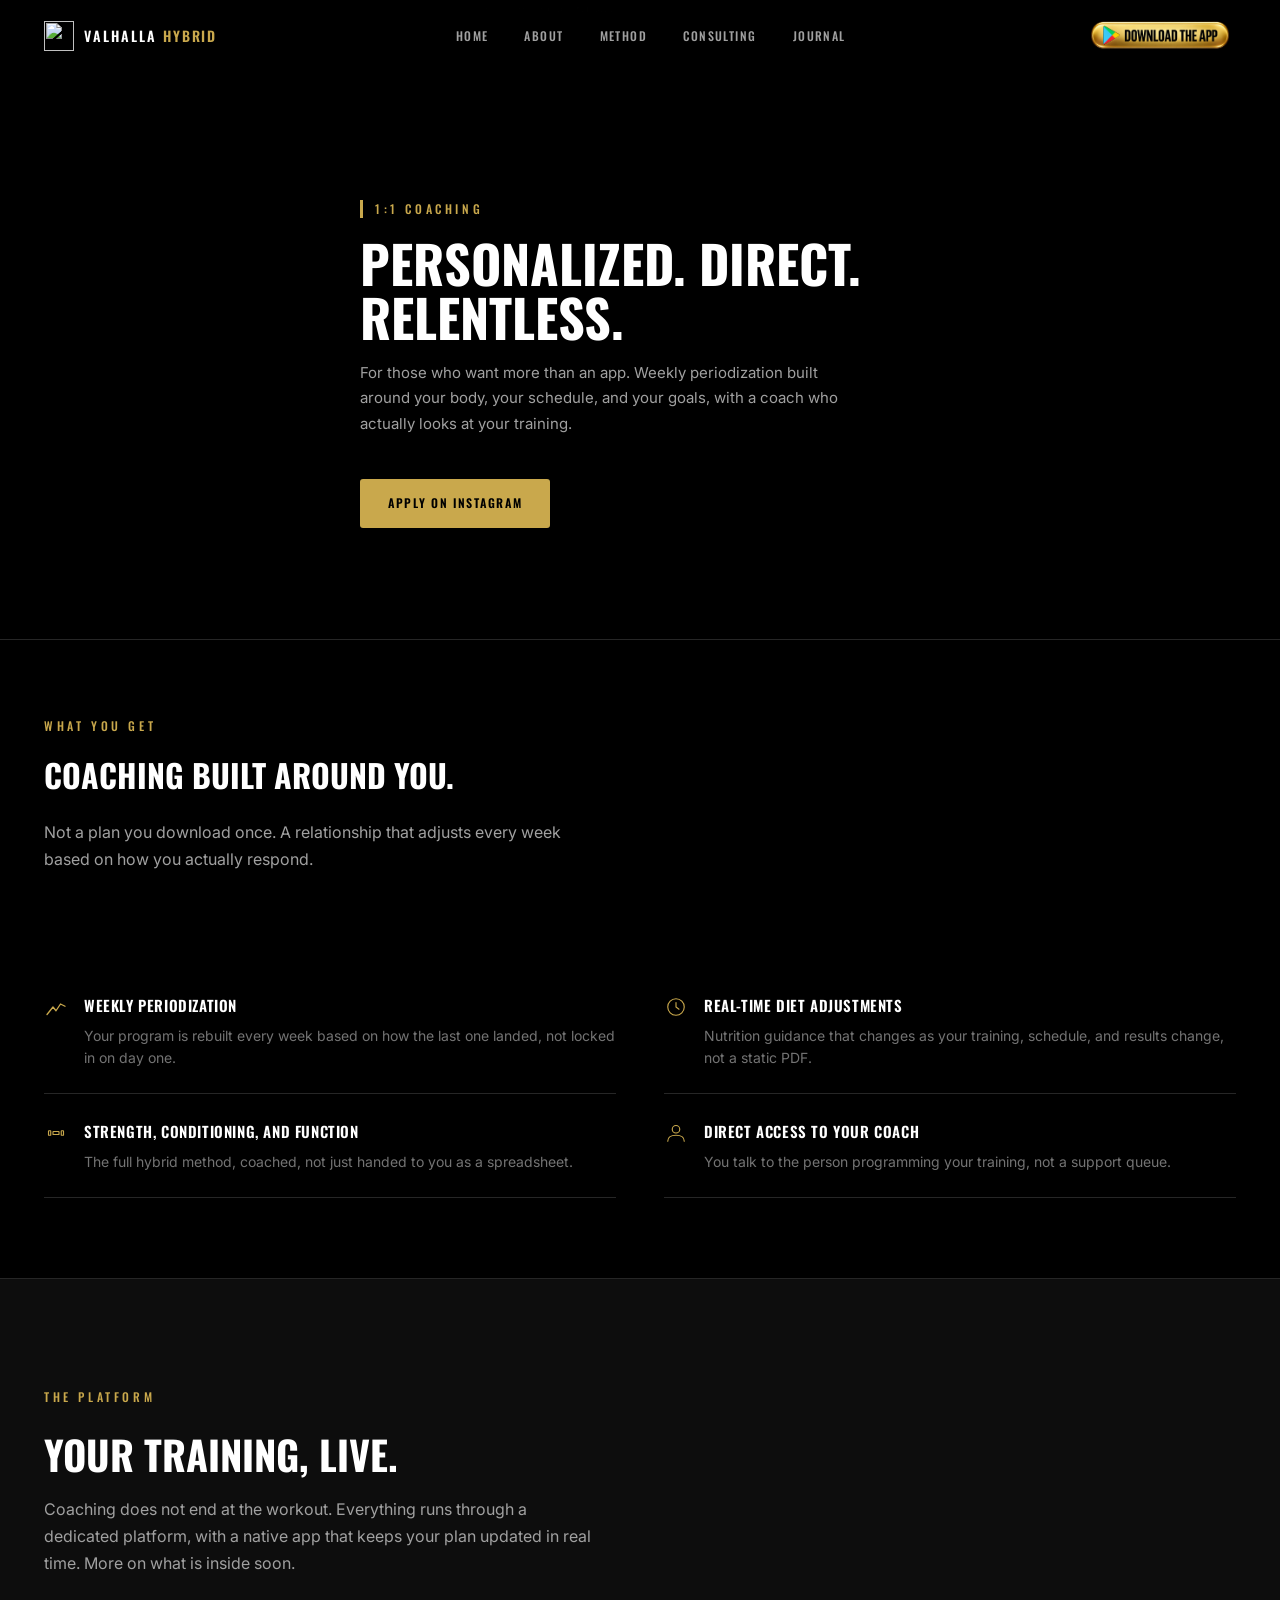
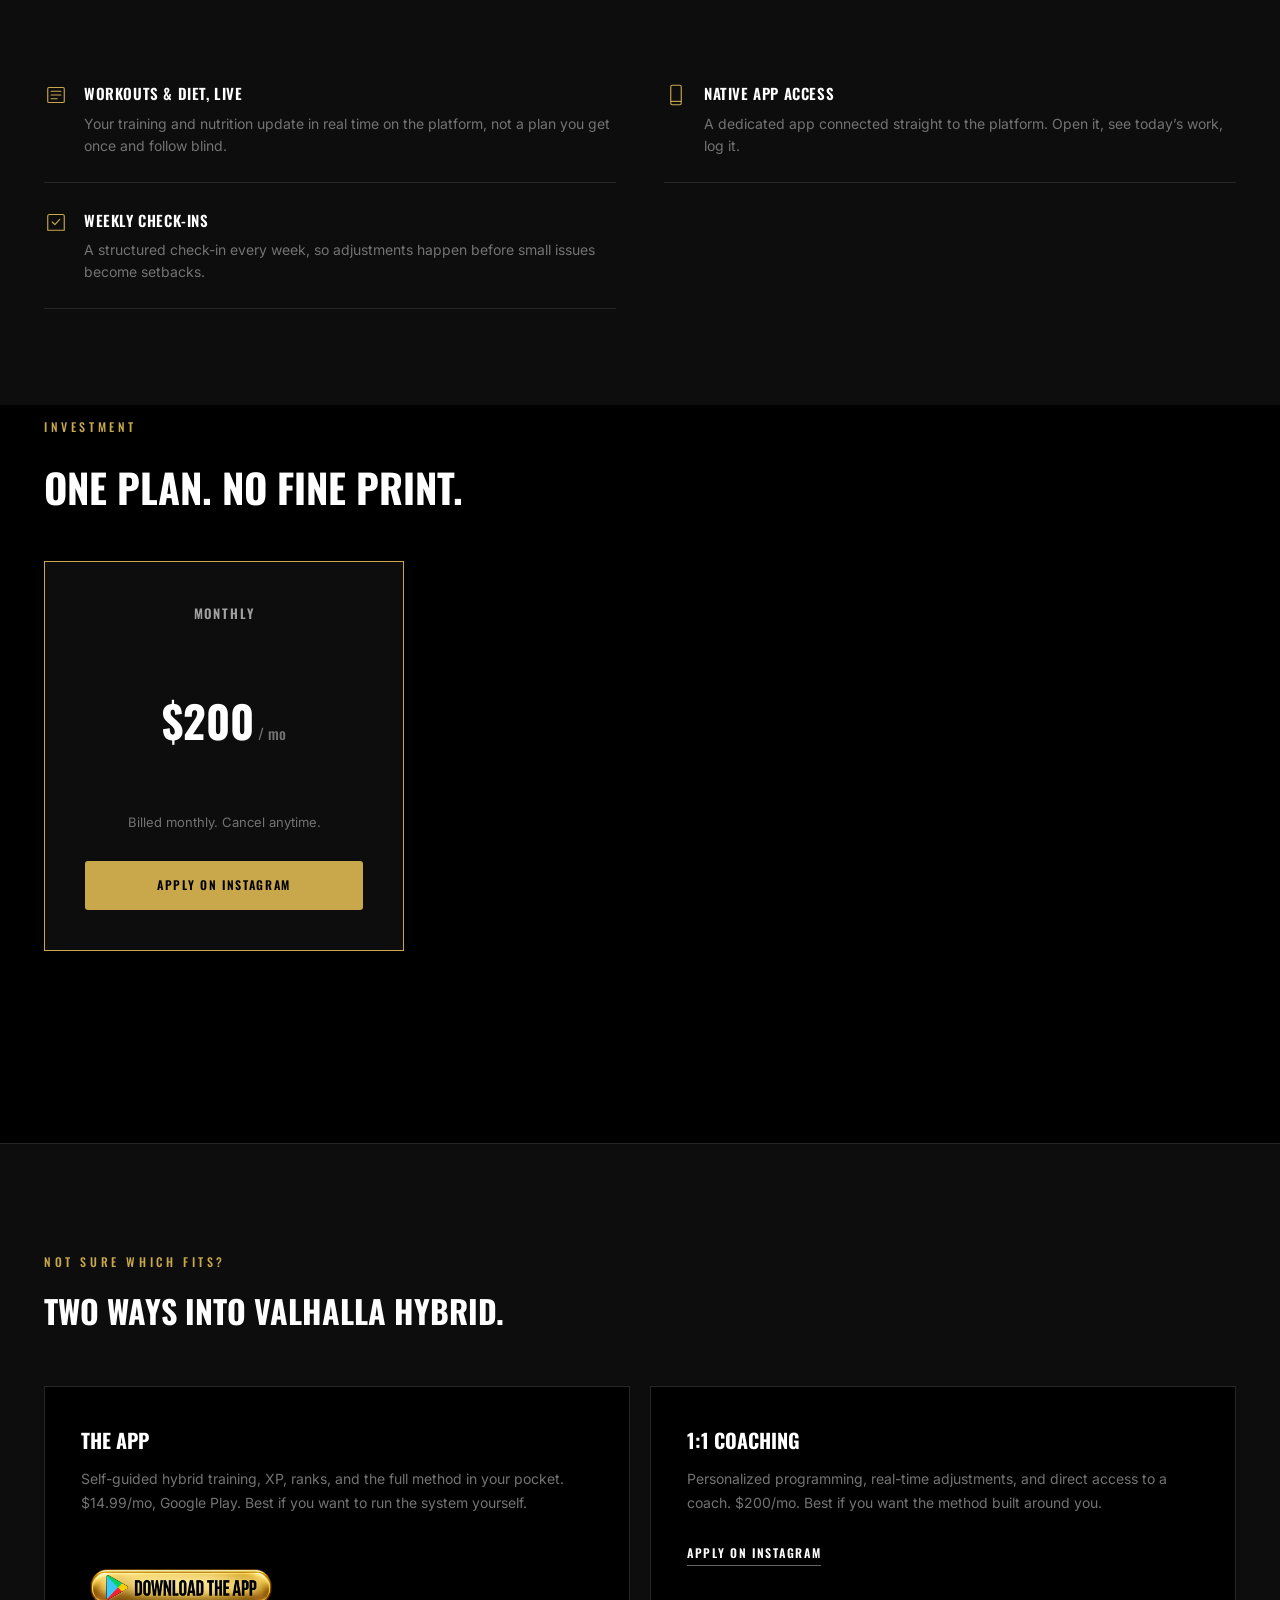
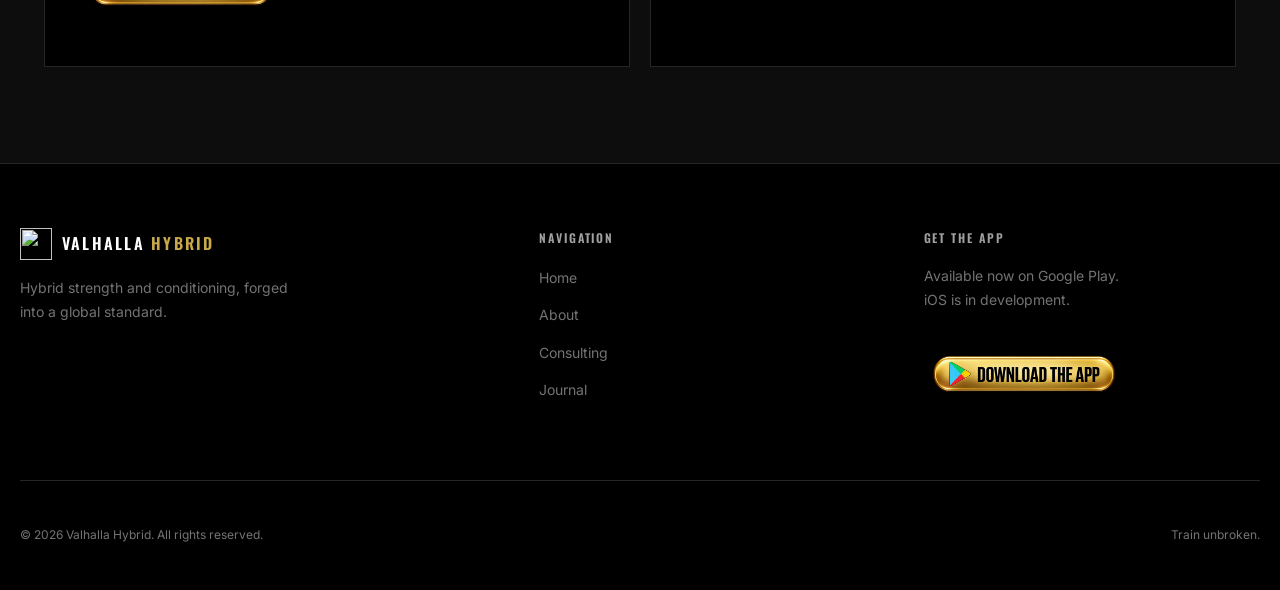
==== commit a33cfbe9: "Point download-button CTAs straight at the Play Store The button graphic itself already says "Downlo" ====
--- a/consulting.html
+++ b/consulting.html
@@ -33,7 +33,7 @@
         <li><a href="consulting.html">Consulting</a></li>
         <li><a href="journal.html">Journal</a></li>
       </ul>
-      <a href="join.html" class="btn-download btn-download-nav" aria-label="Become A Hybrid — Download The App"><img src="assets/join/btn-download.png" alt=""></a>
+      <a href="https://play.google.com/store/apps/details?id=com.valhallahybr.app" target="_blank" rel="noopener" class="btn-download btn-download-nav" aria-label="Become A Hybrid — Download The App"><img src="assets/join/btn-download.png" alt=""></a>
     </div>
   </header>
 
@@ -162,7 +162,7 @@
               Self-guided hybrid training, XP, ranks, and the full method in your pocket. $14.99/mo,
               Google Play. Best if you want to run the system yourself.
             </p>
-            <a href="join.html" class="btn-download btn-download-sm" aria-label="See The App — Download The App"><img src="assets/join/btn-download.png" alt=""></a>
+            <a href="https://play.google.com/store/apps/details?id=com.valhallahybr.app" target="_blank" rel="noopener" class="btn-download btn-download-sm" aria-label="See The App — Download The App"><img src="assets/join/btn-download.png" alt=""></a>
           </div>
           <div class="compare-card">
             <h3>1:1 Coaching</h3>
@@ -198,7 +198,7 @@
       <div class="footer-col">
         <h3>Get The App</h3>
         <p>Available now on Google Play. iOS is in development.</p>
-        <a href="join.html" class="btn-download btn-download-sm" aria-label="Become A Hybrid — Download The App"><img src="assets/join/btn-download.png" alt=""></a>
+        <a href="https://play.google.com/store/apps/details?id=com.valhallahybr.app" target="_blank" rel="noopener" class="btn-download btn-download-sm" aria-label="Become A Hybrid — Download The App"><img src="assets/join/btn-download.png" alt=""></a>
       </div>
     </div>
     <div class="container footer-bottom">
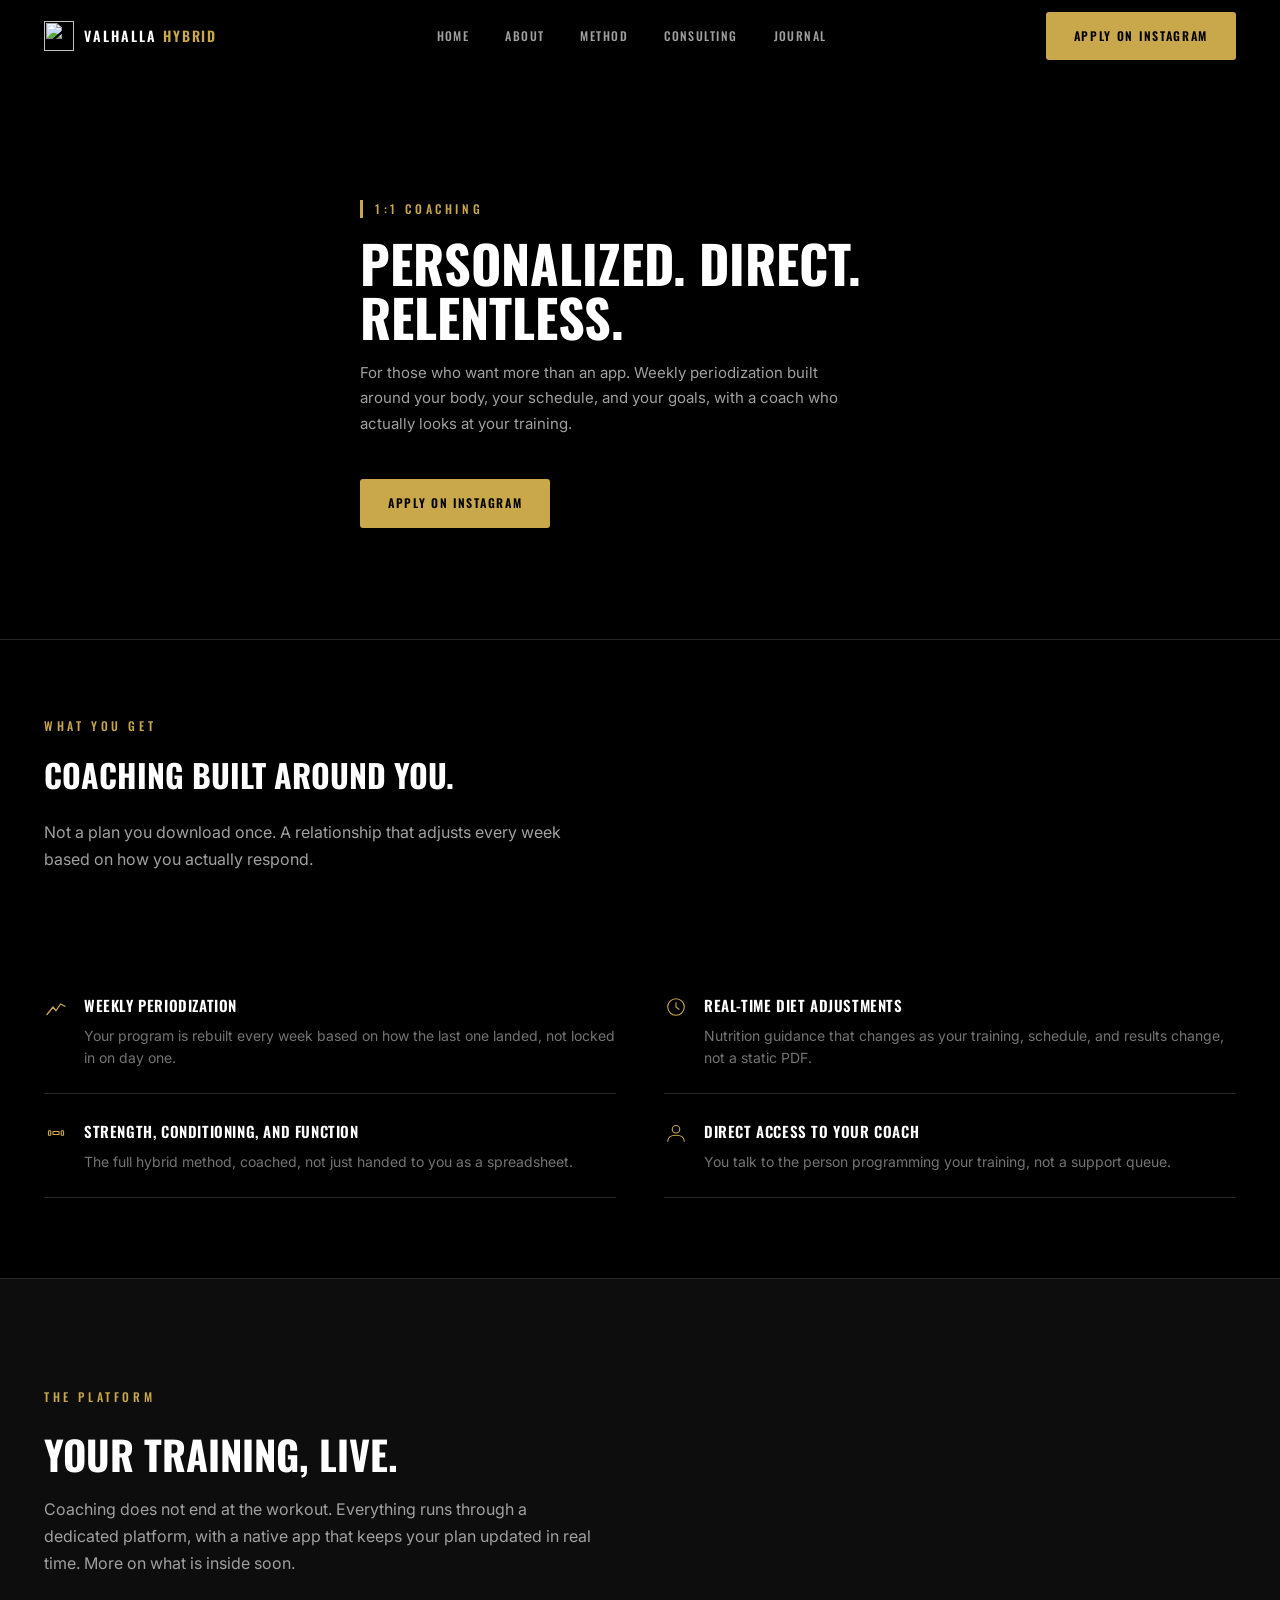
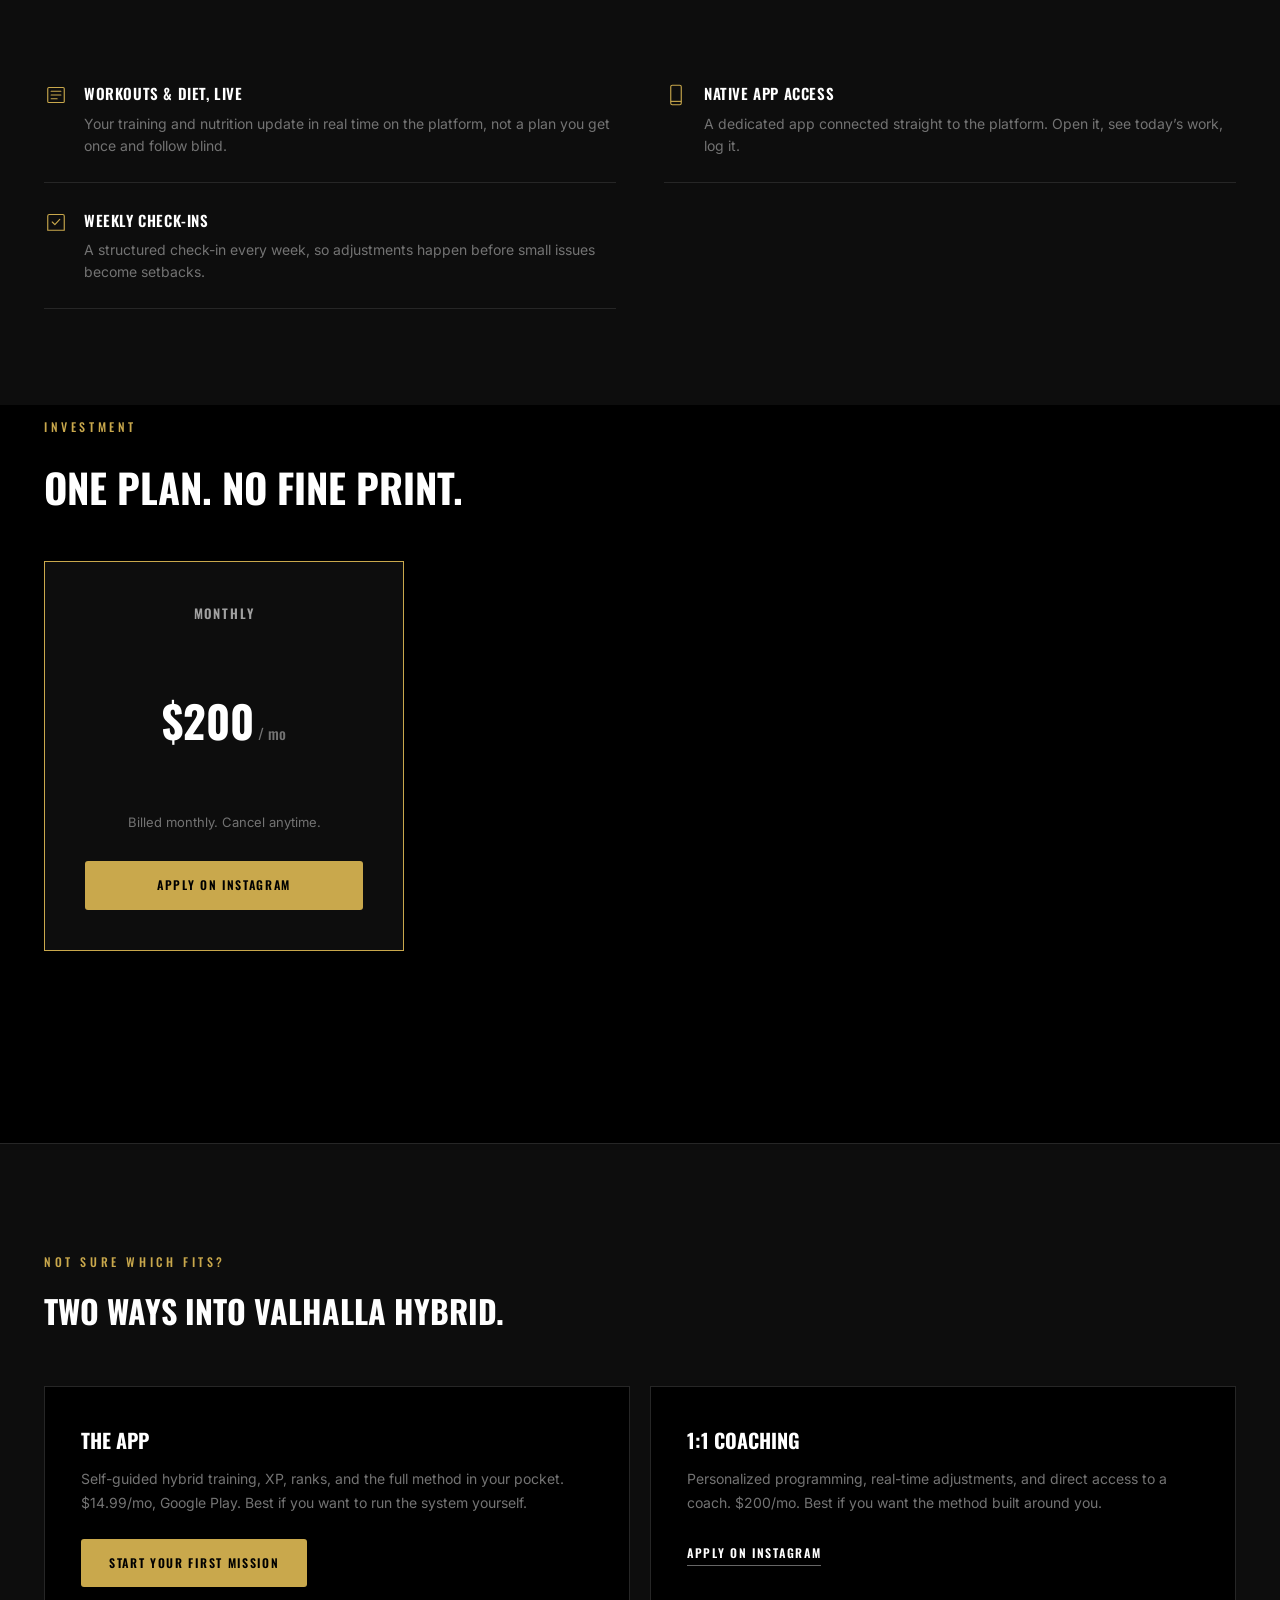
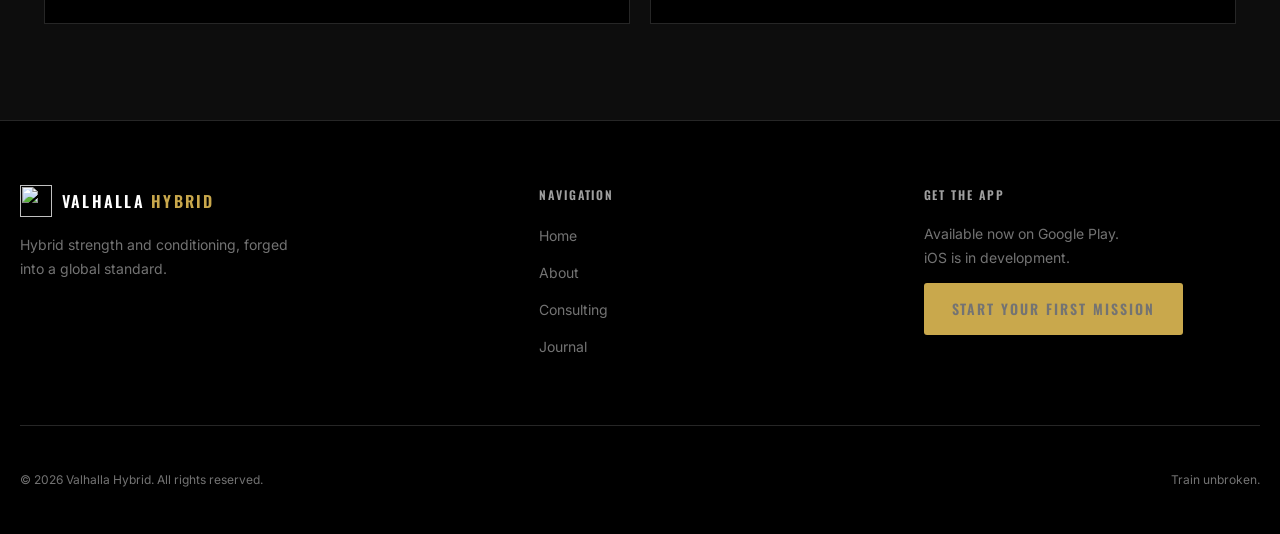
==== commit 5c976210: "Redirect app CTAs to the pricing section, keep Consulting's own flow separate Every button that used" ====
--- a/consulting.html
+++ b/consulting.html
@@ -33,7 +33,7 @@
         <li><a href="consulting.html">Consulting</a></li>
         <li><a href="journal.html">Journal</a></li>
       </ul>
-      <a href="https://play.google.com/store/apps/details?id=com.valhallahybr.app" target="_blank" rel="noopener" class="btn-download btn-download-nav" aria-label="Become A Hybrid — Download The App"><img src="assets/join/btn-download.png" alt=""></a>
+      <a href="https://instagram.com/ruibueno12" target="_blank" rel="noopener" class="btn-gold">Apply On Instagram</a>
     </div>
   </header>
 
@@ -162,7 +162,7 @@
               Self-guided hybrid training, XP, ranks, and the full method in your pocket. $14.99/mo,
               Google Play. Best if you want to run the system yourself.
             </p>
-            <a href="https://play.google.com/store/apps/details?id=com.valhallahybr.app" target="_blank" rel="noopener" class="btn-download btn-download-sm" aria-label="See The App — Download The App"><img src="assets/join/btn-download.png" alt=""></a>
+            <a href="join.html#pricing" class="btn-gold">Start Your First Mission</a>
           </div>
           <div class="compare-card">
             <h3>1:1 Coaching</h3>
@@ -198,7 +198,7 @@
       <div class="footer-col">
         <h3>Get The App</h3>
         <p>Available now on Google Play. iOS is in development.</p>
-        <a href="https://play.google.com/store/apps/details?id=com.valhallahybr.app" target="_blank" rel="noopener" class="btn-download btn-download-sm" aria-label="Become A Hybrid — Download The App"><img src="assets/join/btn-download.png" alt=""></a>
+        <a href="join.html#pricing" class="btn-gold">Start Your First Mission</a>
       </div>
     </div>
     <div class="container footer-bottom">
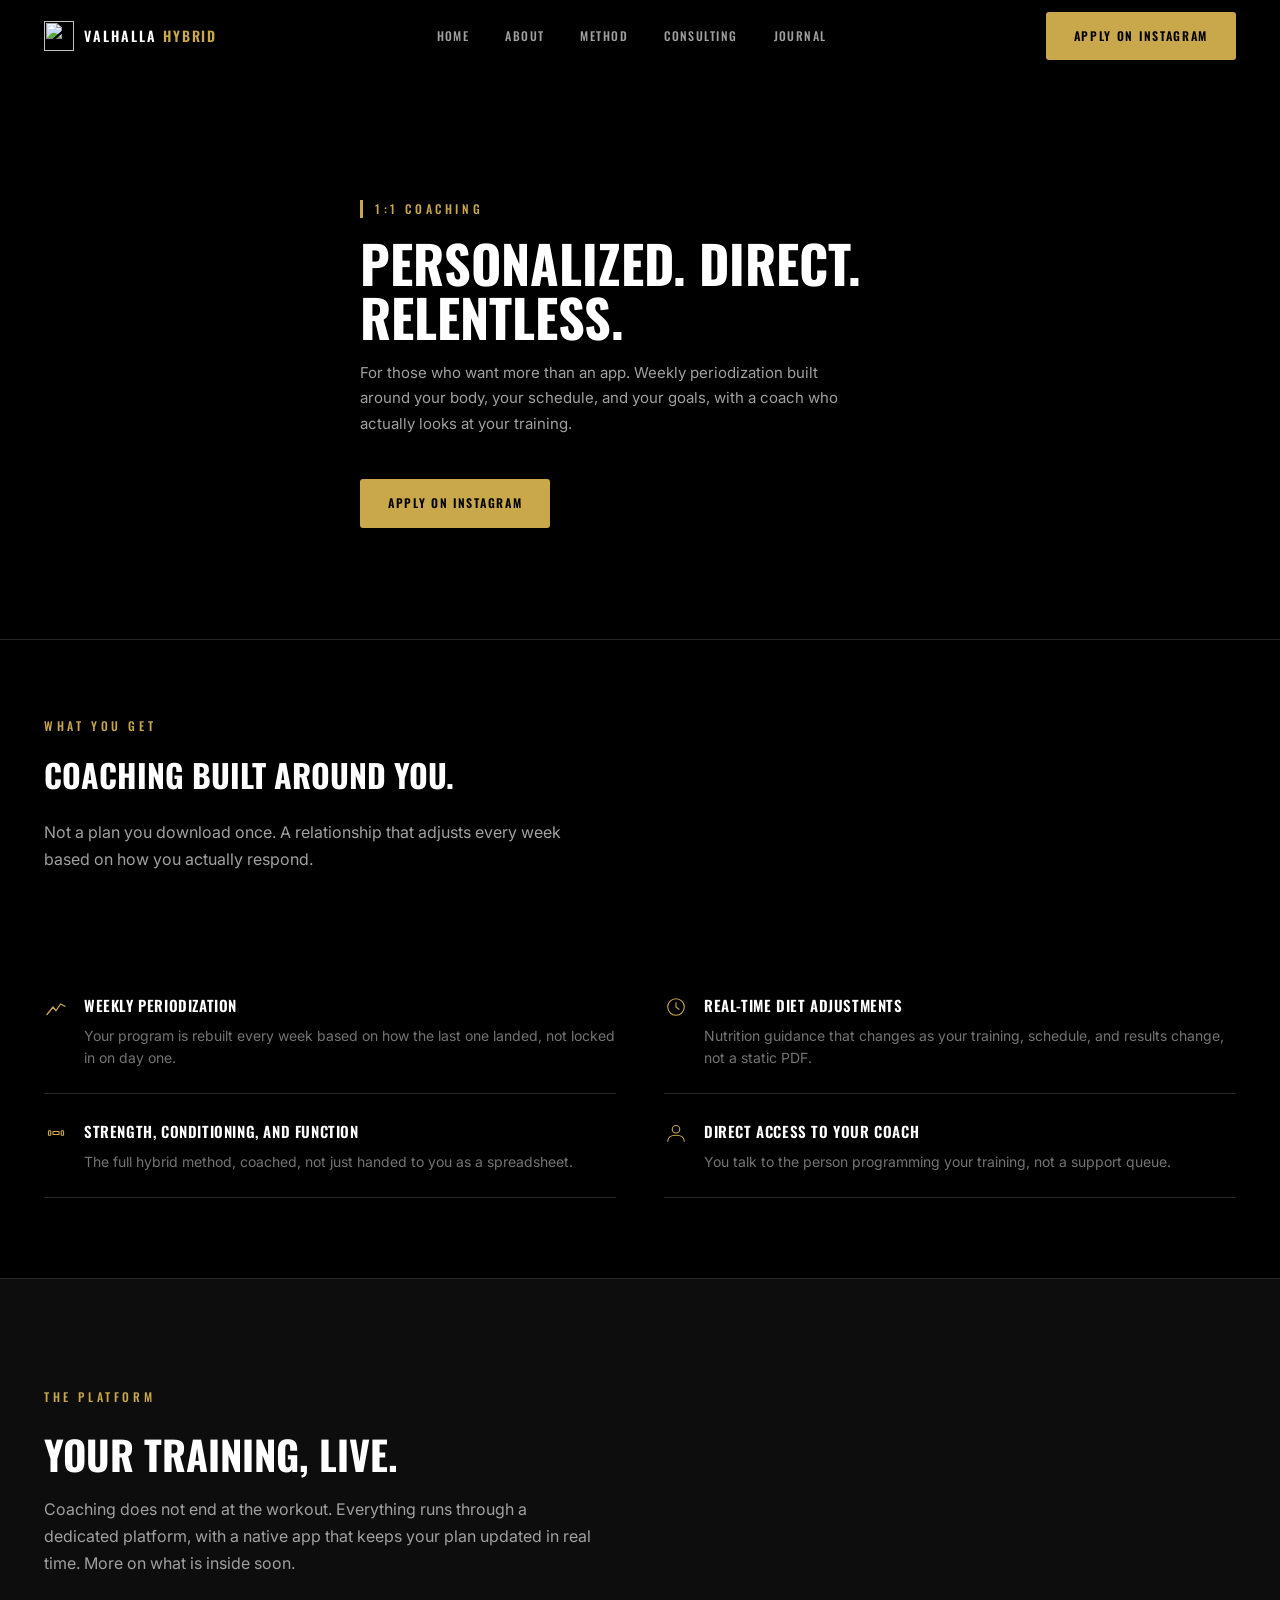
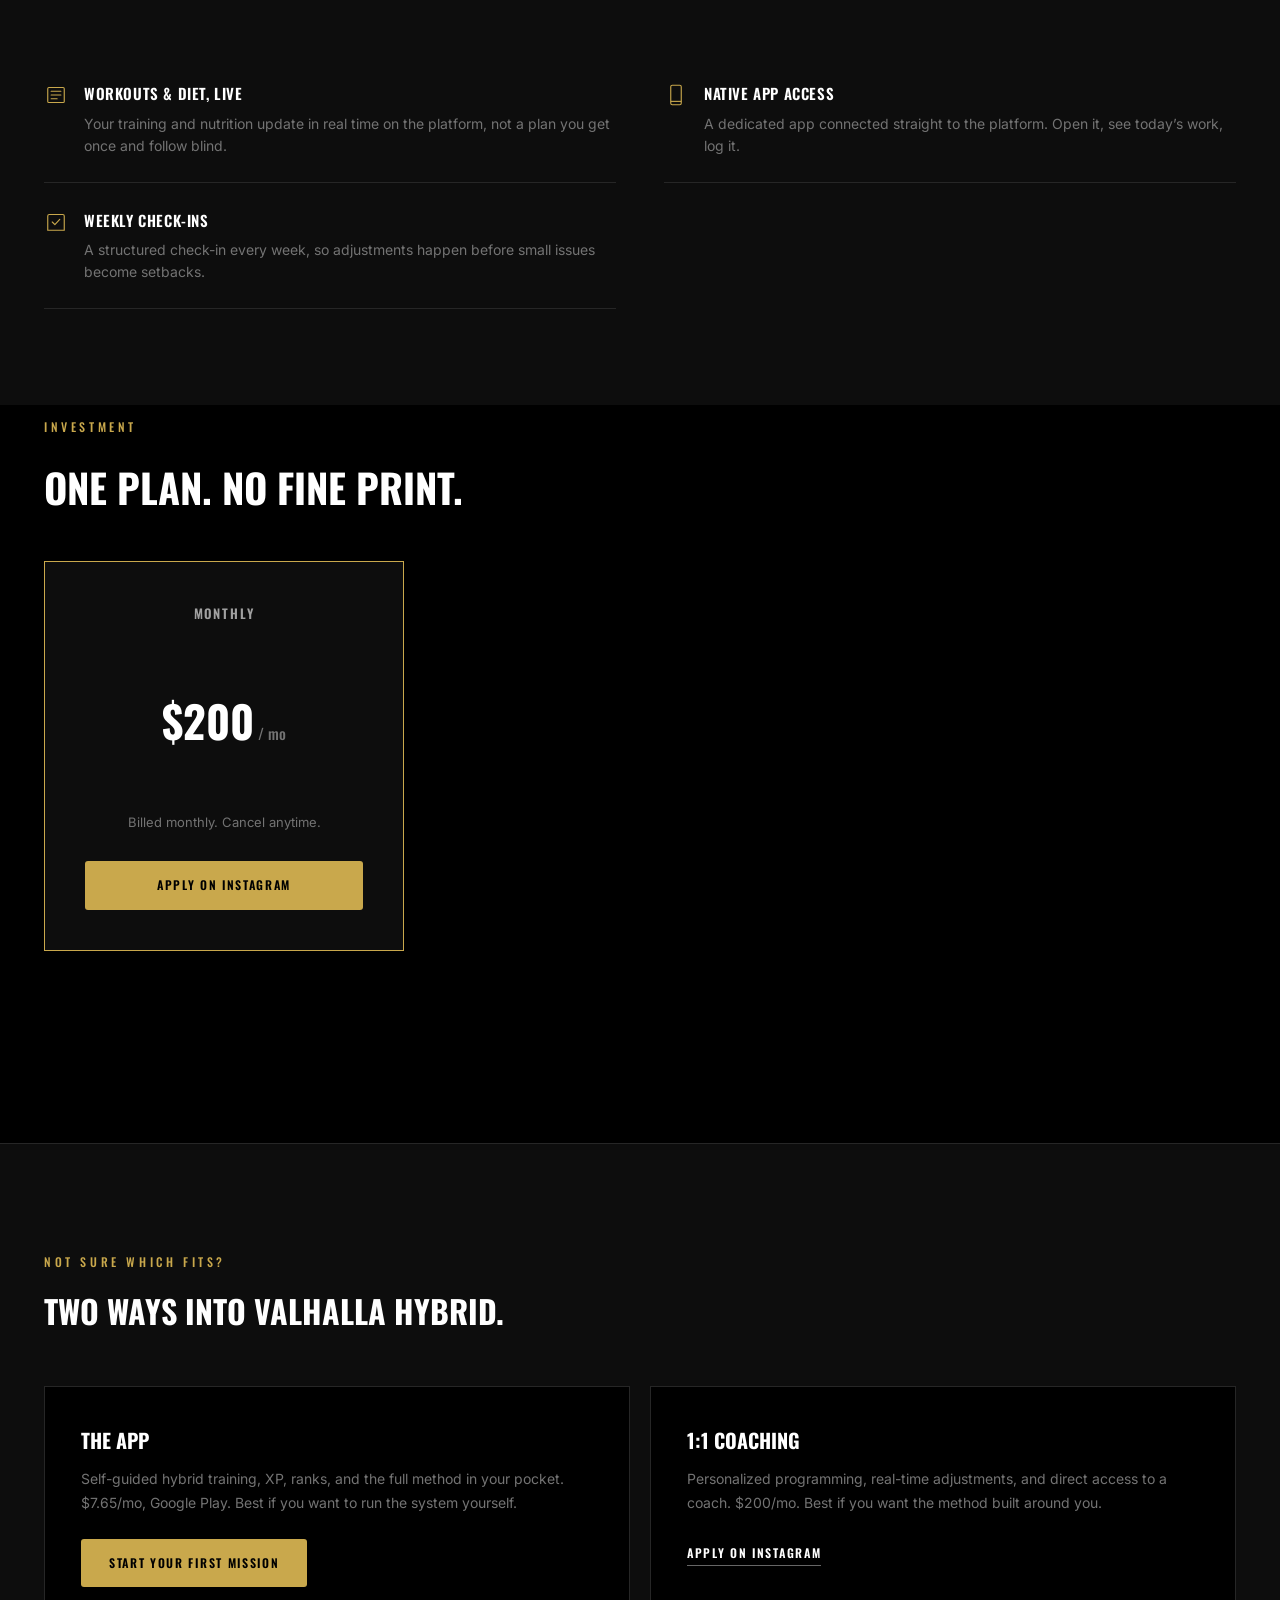
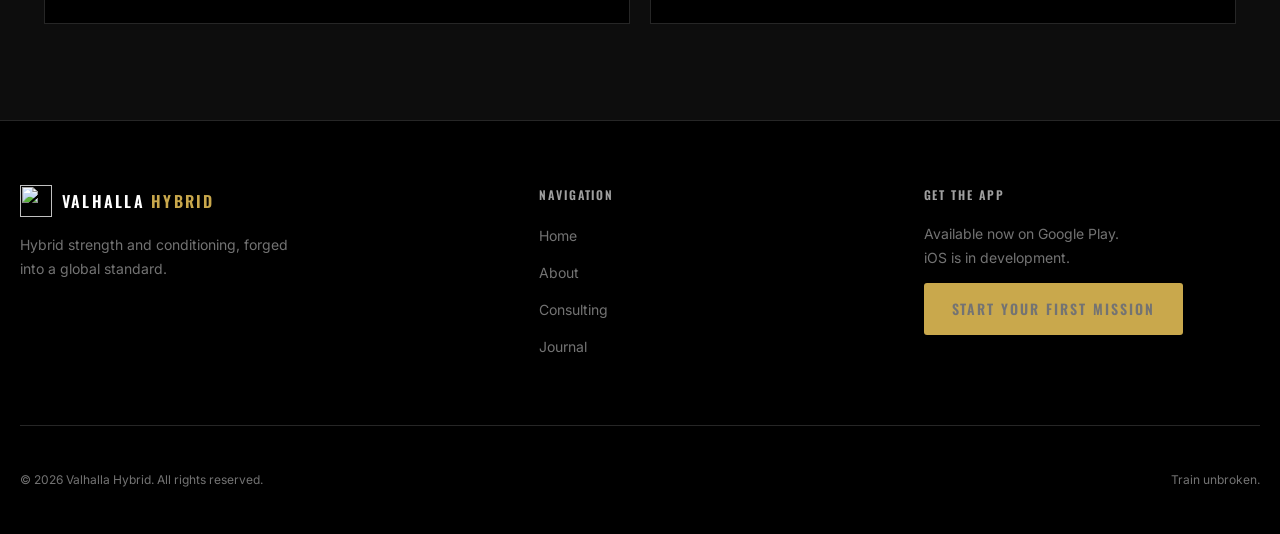
==== commit 85b8731a: "Sync landing page price to $7.65/mo (was $14.99) Business config (business.py) updated the app price" ====
--- a/consulting.html
+++ b/consulting.html
@@ -159,7 +159,7 @@
           <div class="compare-card">
             <h3>The App</h3>
             <p>
-              Self-guided hybrid training, XP, ranks, and the full method in your pocket. $14.99/mo,
+              Self-guided hybrid training, XP, ranks, and the full method in your pocket. $7.65/mo,
               Google Play. Best if you want to run the system yourself.
             </p>
             <a href="join.html#pricing" class="btn-gold">Start Your First Mission</a>
--- a/styles.css
+++ b/styles.css
@@ -177,14 +177,6 @@
   inset: 0;
   background: linear-gradient(to top, var(--black), transparent 40%, rgba(0, 0, 0, 0.4));
 }
-.hero-mark {
-  position: absolute;
-  top: 112px;
-  left: 24px;
-  height: 60px;
-  width: 60px;
-  opacity: 0.9;
-}
 .hero-content {
   position: relative;
   max-width: 560px;
